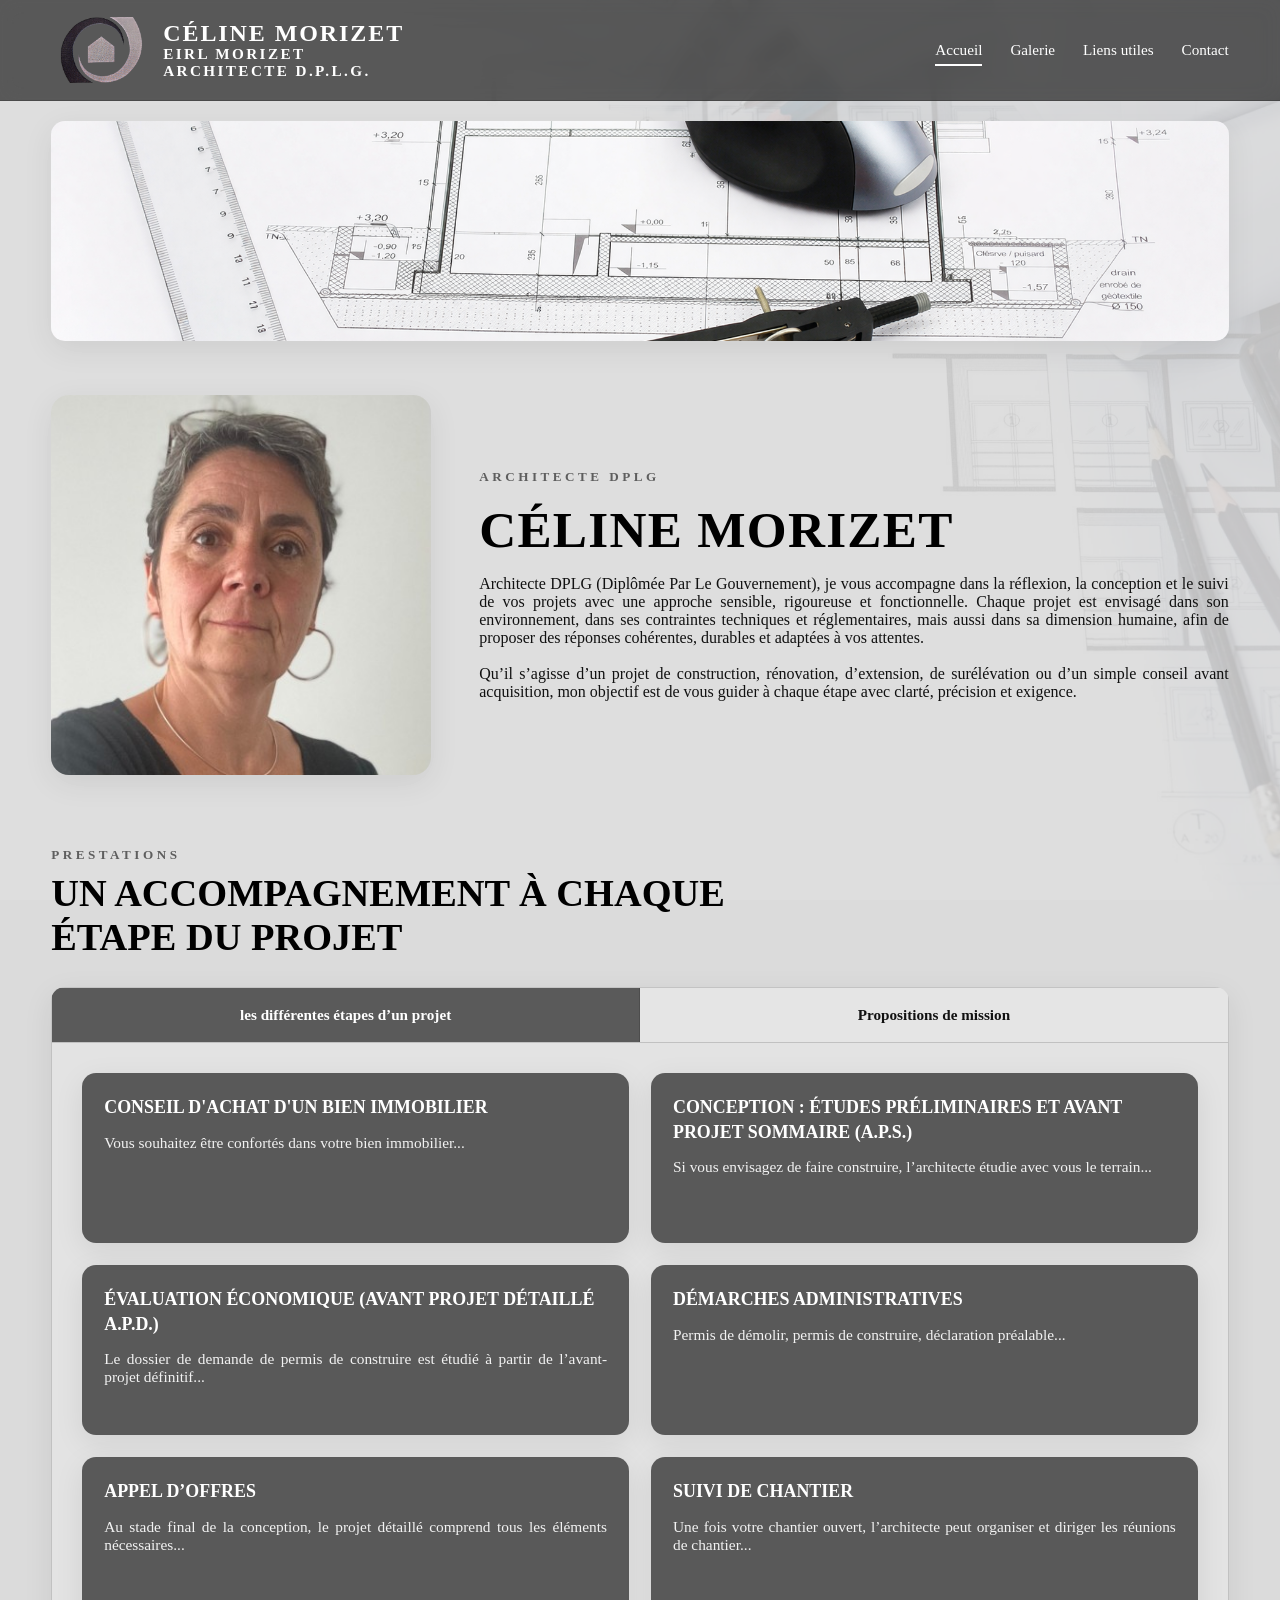
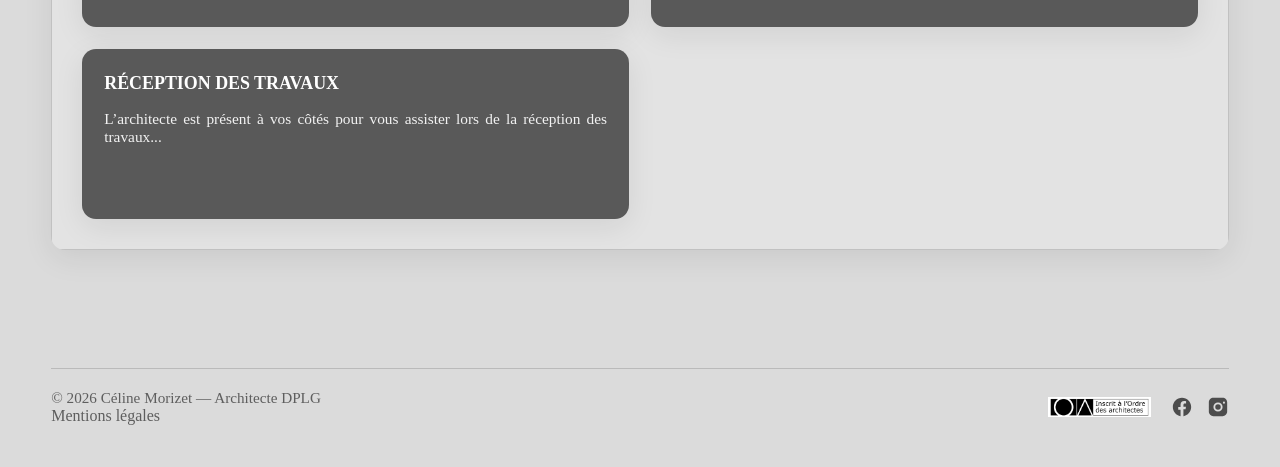
==== index.html @ 23228204 "ajout de la page mentions légales et mise à jour du footer" ====
<!DOCTYPE html>
<html lang="fr">
<!-- #region HEAD -->
<head>
  <meta charset="UTF-8">
  <meta name="viewport" content="width=device-width, initial-scale=1.0">
  <title>Céline Morizet | Architecte DPLG</title>
  <meta
    name="description"
    content="Céline Morizet, architecte DPLG. Présentation, prestations et accompagnement sur mesure pour vos projets architecturaux."
  >
  <link rel="stylesheet" href="css/style.css">
</head>
<!-- #endregion -->

<body>
  <!-- #region HEADER -->
  <header class="site-header">
    <div class="container header-container">
      <a href="index.html" class="site-logo" aria-label="Retour à l'accueil">
        <img
          src="assets/images/logo.webp"
          alt="Logo Céline Morizet Architecte"
          class="logo-image"
        >

        <div class="logo-text">
          <span class="logo-name">CÉLINE MORIZET</span>
          <span class="logo-sub">EIRL Morizet</span>
          <span class="logo-sub">Architecte D.P.L.G.</span>
        </div>
      </a>

      <nav class="main-nav" aria-label="Navigation principale">
        <ul class="nav-list">
          <li><a href="index.html" class="nav-link active">Accueil</a></li>
          <li><a href="galerie.html" class="nav-link">Galerie</a></li>
          <li><a href="liens-utiles.html" class="nav-link">Liens utiles</a></li>
          <li><a href="contact.html" class="nav-link">Contact</a></li>
        </ul>
      </nav>
    </div>
  </header>
  <!-- #endregion -->

  <!-- #region MAIN -->
  <main>
    <!-- #region HERO TOP -->
    <section class="hero-top">
      <div class="container">
        <img
          src="assets/images/plan.webp"
          alt="Plan architectural avec outils"
          class="hero-top-image"
        >
      </div>
    </section>
    <!-- #endregion -->

    <!-- #region PRESENTATION -->
    <section class="presentation-section">
      <div class="container presentation-grid">
        <!-- #region PRESENTATION IMAGE -->
        <div class="presentation-image">
          <img
            src="assets/images/CelineMorizet.webp"
            alt="Portrait de Céline Morizet"
          >
        </div>
        <!-- #endregion -->

        <!-- #region PRESENTATION CONTENT -->
        <div class="presentation-content">
          <p class="section-tag">ARCHITECTE DPLG</p>

          <h1 class="main-title">
            CÉLINE MORIZET
          </h1>

          <p class="presentation-text">
            Architecte DPLG (Diplômée Par Le Gouvernement), je vous accompagne dans la réflexion, la conception et le suivi de vos projets avec une approche sensible, rigoureuse et fonctionnelle. Chaque projet est envisagé dans son environnement, dans ses contraintes techniques et réglementaires, mais aussi dans sa dimension humaine, afin de proposer des réponses cohérentes, durables et adaptées à vos attentes.
          <p class="presentation-text">
            Qu’il s’agisse d’un projet de construction, rénovation, d’extension, de surélévation ou d’un simple conseil avant acquisition, mon objectif est de vous guider à chaque étape avec clarté, précision et exigence.
          </p>
        </div>
        <!-- #endregion -->
      </div>
    </section>
    <!-- #endregion -->

    <!-- #region PRESTATIONS -->
    <section class="prestations-section">
      <div class="container">
        <!-- #region PRESTATIONS HEADER -->
        <div class="section-header">
          <p class="section-tag">PRESTATIONS</p>
          <h2 class="section-title">
            Un accompagnement à chaque étape du projet
          </h2>
        </div>
        <!-- #endregion -->

        <!-- #region TABS CONTAINER -->
        <div class="tabs-container">
          <!-- #region TAB NAV -->
          <div class="tabs-nav" role="tablist" aria-label="Intercalaires des prestations">
            <button
              class="tab-button active"
              type="button"
              role="tab"
              aria-selected="true"
              aria-controls="tab-panel-1"
              id="tab-button-1"
              data-tab-target="tab-panel-1"
            >
               les différentes étapes d’un projet
            </button>

            <button
              class="tab-button"
              type="button"
              role="tab"
              aria-selected="false"
              aria-controls="tab-panel-2"
              id="tab-button-2"
              data-tab-target="tab-panel-2"
            >
               Propositions de mission
            </button>
          </div>
          <!-- #endregion -->

          <!-- #region TAB PANEL 1 -->
          <div
            class="tab-panel active"
            id="tab-panel-1"
            role="tabpanel"
            aria-labelledby="tab-button-1"
          >
            <div class="cards-grid">
              <!-- #region CARD 01 -->
              <article
                class="prestation-card card-clickable"
                data-title="Conseil d'achat d'un bien immobilier"
                data-text="Vous souhaitez être confortés dans votre choix d’achat de terrain ou de bien immobilier, je vous propose de vous accompagner lors de vos visites selon un forfait horaire."
              >
                <button class="card-close" type="button" aria-label="Fermer la carte">✕</button>
                <h3 class="card-title">Conseil d'achat d'un bien immobilier</h3>

                <p class="card-text card-text-preview">
                  Vous souhaitez être confortés dans votre bien immobilier...
                </p>

                <p class="card-text card-text-full">
                  Vous souhaitez être confortés dans de bien immobilier, je vous propose de vous accompagner lors
                  de vos visites selon un forfait horaire.
                </p>
              </article>
              <!-- #endregion -->

              <!-- #region CARD 02 -->
              <article
                class="prestation-card card-clickable"
                data-title="Conception : études préliminaires et avant projet sommaire (A.P.S.)"
                data-text="Si vous envisagez de faire construire, l’architecte étudie avec vous le terrain, sa localisation, son environnement, sa topographie, les caractéristiques de son sous-sol, les servitudes qui lui sont attachées, le climat, ainsi que vos besoins et vos envies."
              >
                <button class="card-close" type="button" aria-label="Fermer la carte">✕</button>
                <h3 class="card-title">Conception : études préliminaires et avant projet sommaire (A.P.S.)</h3>

                <p class="card-text card-text-preview">
                  Si vous envisagez de faire construire, l’architecte étudie avec vous le terrain...
                </p>

                <p class="card-text card-text-full">
                  Si vous envisagez de faire construire, l’architecte étudie avec
                  vous le terrain, sa localisation, son environnement, sa
                  topographie, les caractéristiques de son sous-sol, les
                  servitudes qui lui sont attachées, le climat, ainsi que vos
                  besoins et vos envies.
                </p>
              </article>
              <!-- #endregion -->

              <!-- #region CARD 03 -->
              <article
                class="prestation-card card-clickable"
                data-title="Évaluation économique (avant projet détaillé A.P.D.)"
                data-text="Le dossier de demande de permis de construire est étudié à partir de l’avant-projet définitif comprenant l’intégration du projet dans le site, un plan de masse, les plans des niveaux, les coupes, les façades, les matériaux, les toitures, les couleurs, les surfaces construites et une estimation globale du coût des travaux."
              >
                <button class="card-close" type="button" aria-label="Fermer la carte">✕</button>
                <h3 class="card-title">Évaluation économique (avant projet détaillé A.P.D.)</h3>

                <p class="card-text card-text-preview">
                  Le dossier de demande de permis de construire est étudié à partir de l’avant-projet définitif...
                </p>

                <p class="card-text card-text-full">
                  Le dossier de demande de permis de construire est étudié à partir
                  de l’avant-projet définitif comprenant l’intégration du projet
                  dans le site, un plan de masse, les plans des niveaux, les
                  coupes, les façades, les matériaux, les toitures, les couleurs,
                  les surfaces construites et une estimation globale du coût des
                  travaux.
                </p>
              </article>
              <!-- #endregion -->

              <!-- #region CARD 04 -->
              <article
                class="prestation-card card-clickable"
                data-title="Démarches administratives"
                data-text="Permis de démolir, permis de construire, déclaration préalable et accompagnement dans les formalités nécessaires à la bonne réalisation de votre projet."
              >
                <button class="card-close" type="button" aria-label="Fermer la carte">✕</button>
                <h3 class="card-title">Démarches administratives</h3>

                <p class="card-text card-text-preview">
                  Permis de démolir, permis de construire, déclaration préalable...
                </p>

                <p class="card-text card-text-full">
                  Permis de démolir, permis de construire, déclaration préalable
                  et accompagnement dans les formalités nécessaires à la bonne
                  réalisation de votre projet.
                </p>
              </article>
              <!-- #endregion -->

              <!-- #region CARD 05 -->
              <article
                class="prestation-card card-clickable"
                data-title="Appel d’offres"
                data-text="Au stade final de la conception, le projet détaillé comprend tous les éléments nécessaires pour permettre aux entreprises consultées de connaître les limites de leurs prestations et d’établir des offres précises sur la nature, la quantité et la qualité de l’opération."
              >
                <button class="card-close" type="button" aria-label="Fermer la carte">✕</button>
                <h3 class="card-title">Appel d’offres</h3>

                <p class="card-text card-text-preview">
                  Au stade final de la conception, le projet détaillé comprend tous les éléments nécessaires...
                </p>

                <p class="card-text card-text-full">
                  Au stade final de la conception, le projet détaillé comprend
                  tous les éléments nécessaires pour permettre aux entreprises
                  consultées de connaître les limites de leurs prestations et
                  d’établir des offres précises sur la nature, la quantité et la
                  qualité de l’opération.
                </p>
              </article>
              <!-- #endregion -->

              <!-- #region CARD 06 -->
              <article
                class="prestation-card card-clickable"
                data-title="Suivi de chantier"
                data-text="Une fois votre chantier ouvert, l’architecte peut organiser et diriger les réunions de chantier, rédiger les comptes rendus, inspecter périodiquement l’avancement des travaux, vérifier leur conformité et vous tenir régulièrement informé du déroulement des opérations."
              >
                <button class="card-close" type="button" aria-label="Fermer la carte">✕</button>
                <h3 class="card-title">Suivi de chantier</h3>

                <p class="card-text card-text-preview">
                  Une fois votre chantier ouvert, l’architecte peut organiser et diriger les réunions de chantier...
                </p>

                <p class="card-text card-text-full">
                  Une fois votre chantier ouvert, l’architecte peut organiser et
                  diriger les réunions de chantier, rédiger les comptes rendus,
                  inspecter périodiquement l’avancement des travaux, vérifier leur
                  conformité et vous tenir régulièrement informé du déroulement
                  des opérations.
                </p>
              </article>
              <!-- #endregion -->

              <!-- #region CARD 07 -->
              <article
                class="prestation-card card-clickable"
                data-title="Réception des travaux"
                data-text="L’architecte est présent à vos côtés pour vous assister lors de la réception des travaux et vous alerter sur les éventuels défauts, malfaçons ou vices de construction apparents pouvant faire l’objet de réserves."
              >
                <button class="card-close" type="button" aria-label="Fermer la carte">✕</button>
                <h3 class="card-title">Réception des travaux</h3>

                <p class="card-text card-text-preview">
                  L’architecte est présent à vos côtés pour vous assister lors de la réception des travaux...
                </p>

                <p class="card-text card-text-full">
                  L’architecte est présent à vos côtés pour vous assister lors de
                  la réception des travaux et vous alerter sur les éventuels
                  défauts, malfaçons ou vices de construction apparents pouvant
                  faire l’objet de réserves.
                </p>
              </article>
              <!-- #endregion -->
            </div>
          </div>
          <!-- #endregion -->

          <!-- #region TAB PANEL 2 -->
            <div
              class="tab-panel"
              id="tab-panel-2"
              role="tabpanel"
              aria-labelledby="tab-button-2"
              hidden
            >
              <div class="cards-grid">
                <!-- #region CARD 01 -->
                <article
                  class="prestation-card card-clickable card-large-layout"
                  data-title="Mission partielle"
                  data-text="Cette mission peut être adaptée selon le niveau d’accompagnement souhaité pour votre projet."
                >
                  <button class="card-close" type="button" aria-label="Fermer la carte">✕</button>
                  <h3 class="card-title">Mission partielle</h3>

                  <p class="card-text card-text-preview">
                    Cette mission peut être adaptée selon le niveau d’accompagnement souhaité pour votre projet...
                  </p>

                  <div class="card-text card-text-full">
                    <div class="mission-columns">
                      <div class="mission-option">
                        <h4 class="mission-option-title">Études préliminaires</h4>

                        <div class="mission-option-content">
                          <p><strong>1 - Mission études préliminaires</strong></p>

                          <p>
                            Cette mission comprend les relevés de l’existant (REL), suivant les projets cette partie de mission peut être sous traitée à un géomètre, le diagnostic du bâti (DIAG).
                          </p>

                          <p>
                            La faisabilité (FAISA) du projet suivant les règles d’urbanisme ; l’analyse du gabarit enveloppe autorisé par les règles d’urbanisme du site. Pour un projet de rénovation ou de réhabilitation, cette étape évalue la compatibilité entre l’usage envisagé et le volume existant.
                          </p>

                          <p><strong>L’esquisse (ESQ)</strong></p>

                          <p>
                            Une fois la campagne de relevé effectuée, une première solution d’ensemble sera proposée, illustrée par des plans et une esquisse détaillant la vision globale du projet. Cette phase permet d’intégrer les contraintes du site et de définir des dispositifs architecturaux, esthétiques et spatiaux en lien direct avec l’usage souhaité.
                          </p>
                        </div>
                      </div>

                      <div class="mission-option">
                        <h4 class="mission-option-title">Études préliminaires + Avant-Projet</h4>

                        <div class="mission-option-content">
                          <p><strong>1 - Mission études préliminaires</strong></p>

                          <p>
                            Cette mission comprend les relevés de l’existant (REL), suivant les projets cette partie de mission peut être sous traitée à un géomètre, le diagnostic du bâti (DIAG).
                          </p>

                          <p>
                            La faisabilité (FAISA) du projet suivant les règles d’urbanisme ; l’analyse du gabarit enveloppe autorisé par les règles d’urbanisme du site. Pour un projet de rénovation ou de réhabilitation, cette étape évalue la compatibilité entre l’usage envisagé et le volume existant.
                          </p>

                          <p><strong>L’esquisse (ESQ)</strong></p>

                          <p>
                            Une fois la campagne de relevé effectuée, une première solution d’ensemble sera proposée, illustrée par des plans et une esquisse détaillant la vision globale du projet. Cette phase permet d’intégrer les contraintes du site et de définir des dispositifs architecturaux, esthétiques et spatiaux en lien direct avec l’usage souhaité.
                          </p>

                          <p><strong>2 - Avant projet (APS et APD)</strong></p>

                          <p>
                            L’élaboration du projet se précise : durant les phases d’avant-projet sommaire (APS) et d’avant-projet définitif (APD), l’architecte détaille la conception en plan et en volume, propose les dispositions techniques qui lui semblent les mieux à même de répondre au programme et vérifie le respect du budget initial.
                          </p>
                        </div>
                      </div>

                      <div class="mission-option">
                        <h4 class="mission-option-title">
                          Études préliminaires + Avant-Projet + Phase administrative
                        </h4>

                        <div class="mission-option-content">
                          <p><strong>1 - Mission études préliminaires</strong></p>

                          <p>
                            Cette mission comprend les relevés de l’existant (REL), suivant les projets cette partie de mission peut être sous traitée à un géomètre, le diagnostic du bâti (DIAG).
                          </p>

                          <p>
                            La faisabilité (FAISA) du projet suivant les règles d’urbanisme ; l’analyse du gabarit enveloppe autorisé par les règles d’urbanisme du site. Pour un projet de rénovation ou de réhabilitation, cette étape évalue la compatibilité entre l’usage envisagé et le volume existant.
                          </p>

                          <p><strong>L’esquisse (ESQ)</strong></p>

                          <p>
                            Une fois la campagne de relevé effectuée, une première solution d’ensemble sera proposée, illustrée par des plans et une esquisse détaillant la vision globale du projet. Cette phase permet d’intégrer les contraintes du site et de définir des dispositifs architecturaux, esthétiques et spatiaux en lien direct avec l’usage souhaité.
                          </p>

                          <p><strong>2 - Avant projet (APS et APD)</strong></p>

                          <p>
                            L’élaboration du projet se précise : durant les phases d’avant-projet sommaire (APS) et d’avant-projet définitif (APD), l’architecte détaille la conception en plan et en volume, propose les dispositions techniques qui lui semblent les mieux à même de répondre au programme et vérifie le respect du budget initial.
                          </p>

                          <p><strong>3 - Phase administrative (PC/PCM/DP/DPM)</strong></p>

                          <p>
                            Cette étape consiste en réalisation des documents graphiques et des pièces écrites nécessaires pour constituer un dossier de demande de permis de construire : notice paysagère, plan de masse 1/200e, dessins 1/100e du bâtiment (plans, coupes, façades, insertion dans le site).
                          </p>

                          <p>
                            L’architecte dépose le dossier auprès des services concernés et en suit l’instruction.
                          </p>
                        </div>
                      </div>
                    </div>
                  </div>
                </article>
                <!-- #endregion -->

                <!-- #region CARD 02 -->
                  <article
                    class="prestation-card card-clickable card-large-layout"
                    data-title="Mission complète"
                    data-text="La mission complète comprend les études préliminaires, l’avant-projet, la phase administrative, la consultation des entreprises et le suivi du chantier jusqu’à la réception des travaux."
                  >
                    <button class="card-close" type="button" aria-label="Fermer la carte">✕</button>
                    <h3 class="card-title">Mission complète</h3>

                    <p class="card-text card-text-preview">
                      La mission complète comprend les études préliminaires, l’avant-projet, la phase administrative, la consultation des entreprises et le suivi du chantier...
                    </p>

                    <div class="card-text card-text-full">
                      <p><strong>1 - Mission études préliminaires</strong></p>

                      <p>
                        Cette mission comprend les relevés de l’existant (REL), suivant les projets cette partie de mission peut être sous traitée à un géomètre, le diagnostic du bâti (DIAG).
                      </p>

                      <p>
                        La faisabilité (FAISA) du projet suivant les règles d’urbanisme ; l’analyse du gabarit enveloppe autorisé par les règles d’urbanisme du site. Pour un projet de rénovation ou de réhabilitation, cette étape évalue la compatibilité entre l’usage envisagé et le volume existant.
                      </p>

                      <p><strong>L’esquisse (ESQ)</strong></p>

                      <p>
                        Une fois la campagne de relevé effectuée, une première solution d’ensemble sera proposée, illustrée par des plans et une esquisse détaillant la vision globale du projet. Cette phase permet d’intégrer les contraintes du site et de définir des dispositifs architecturaux, esthétiques et spatiaux en lien direct avec l’usage souhaité.
                      </p>

                      <p><strong>2 - Avant projet (APS et APD)</strong></p>

                      <p>
                        L’élaboration du projet se précise : durant les phases d’avant-projet sommaire (APS) et d’avant-projet définitif (APD), l’architecte détaille la conception en plan et en volume, propose les dispositions techniques qui lui semblent les mieux à même de répondre au programme et vérifie le respect du budget initial.
                      </p>

                      <p><strong>3 - Phase administrative (PC/PCM/DP/DPM)</strong></p>

                      <p>
                        Cette étape consiste en réalisation des documents graphiques et des pièces écrites nécessaires pour constituer un dossier de demande de permis de construire : notice paysagère, plan de masse 1/200e, dessins 1/100e du bâtiment (plans, coupes, façades, insertion dans le site).
                        L’architecte dépose le dossier auprès des services concernés et en suit l’instruction.
                      </p>

                      <p><strong>4 - Consultation des entreprises / Maîtrise d’œuvre (DCE/AOR/EXE/Réception)</strong></p>

                      <p>
                        Une fois le permis de construire obtenu, l’architecte procède à la réalisation du projet détaillé permettant aux entrepreneurs consultés d’apprécier la nature, la qualité et les limites de leurs prestations.
                      </p>

                      <p>
                        Il offre ensuite un appui dans l’analyse des prestations proposées : il vérifie les qualifications des entreprises et les devis qu’elles proposent, puis met au point les pièces constitutives des contrats signés par le client et les entrepreneurs.
                      </p>

                      <p>
                        Une fois le chantier ouvert, l’architecte prend la direction générale des travaux. La personne en charge de cette mission inspecte périodiquement le chantier et contrôle, par corps d’état, la bonne réalisation des travaux.
                      </p>

                      <p>
                        Les travaux achevés, l’architecte participe aux opérations de réception. Il alerte sur les éventuels défauts, malfaçons ou vices de construction apparents.
                      </p>
                    </div>
                  </article>
                  <!-- #endregion -->
              </div>
            </div>
            <!-- #endregion -->
        </div>
        <!-- #endregion -->
      </div>
    </section>
    <!-- #endregion -->
  </main>
  <!-- #endregion -->

  <!-- #region FOOTER -->
      <footer class="site-footer">
        <div class="container footer-container">
          <div class="footer-left">
            <p class="footer-text">
              © 2026 Céline Morizet — Architecte DPLG
            </p>

            <a href="mentions-legales.html" class="footer-legal-link">
              Mentions légales
            </a>
          </div>

          <div class="footer-right">
            <img
              src="assets/images/ordre_architectes.webp"
              alt="Inscrit à l'ordre des architectes"
              class="footer-ordre-logo"
            >

            <div class="footer-socials">
              <!-- #region FOOTER FACEBOOK -->
              <a
                href="https://www.facebook.com/sharer/sharer.php?u=https://tonsite.fr"
                target="_blank"
                rel="noopener"
                aria-label="Partager sur Facebook"
                class="social-link"
              >
                <svg viewBox="0 0 24 24" aria-hidden="true">
                  <path d="M22 12.07C22 6.48 17.52 2 12 2S2 6.48 2 12.07c0 5.02 3.66 9.18 8.44 9.93v-7.02H7.9v-2.91h2.54V9.41c0-2.5 1.49-3.88 3.77-3.88 1.09 0 2.23.2 2.23.2v2.46h-1.26c-1.24 0-1.63.77-1.63 1.56v1.87h2.77l-.44 2.91h-2.33V22c4.78-.75 8.44-4.91 8.44-9.93z"/>
                </svg>
              </a>
              <!-- #endregion -->

              <!-- #region FOOTER INSTAGRAM -->
              <a
                href="https://www.instagram.com/"
                target="_blank"
                rel="noopener"
                aria-label="Instagram"
                class="social-link"
              >
                <svg viewBox="0 0 24 24" aria-hidden="true">
                  <path d="M7 2C4.24 2 2 4.24 2 7v10c0 2.76 2.24 5 5 5h10c2.76 0 5-2.24 5-5V7c0-2.76-2.24-5-5-5H7zm5 5a5 5 0 110 10 5 5 0 010-10zm6.5-.88a1.12 1.12 0 110 2.24 1.12 1.12 0 010-2.24zM12 9a3 3 0 100 6 3 3 0 000-6z"/>
                </svg>
              </a>
              <!-- #endregion -->
            </div>
          </div>
        </div>
      </footer>
      <!-- #endregion -->

  <!-- #region SCRIPTS -->
  <script src="js/main.js"></script>
  <!-- #endregion -->
</body>
</html>
---- css/style.css ----
/* #region ROOT / VARIABLES */
:root {
  --site-bg: #d9d9d9;
  --site-bg-header: rgba(217, 217, 217, 0.94);
  --card-bg: rgba(43, 43, 43, 0.75);
  --card-bg-hover: #1f1f1f;
  --text-dark: #111111;
  --text-light: #ffffff;
  --text-muted: #5e5e5e;
  --border-light: rgba(255, 255, 255, 0.10);
  --border-dark: rgba(0, 0, 0, 0.15);
  --line-dark: rgba(43, 43, 43, 0.18);
  --max-width: 1200px;
  --radius-main: 14px;
  --radius-large: 18px;
  --shadow-soft: 0 8px 30px rgba(0, 0, 0, 0.08);
  --shadow-card-hover: 0 12px 36px rgba(0, 0, 0, 0.14);
  --transition-main: 0.3s ease;
}
/* #endregion */

/* #region RESET */
*,
*::before,
*::after {
  box-sizing: border-box;
}

html {
  scroll-behavior: smooth;
}

body,
h1,
h2,
h3,
p,
ul,
li,
figure,
section,
article,
header,
footer,
nav,
main,
button {
  margin: 0;
  padding: 0;
}

img {
  display: block;
  max-width: 100%;
  height: auto;
}

ul {
  list-style: none;
}

a {
  text-decoration: none;
  color: inherit;
}

button {
  font: inherit;
}
/* #endregion */

/* #region BODY */
body {
  position: relative;
  z-index: 0;
  background-color: rgba(217, 217, 217, 0.94);
}

/* Image + intégration propre */
body::before {
  content: "";
  position: fixed;
  inset: 0;
  z-index: -1;
  pointer-events: none;

  background-image: url("../assets/images/plan.jpg");
  background-size: cover;
  background-position: center;

  opacity: 0.50;

  /* 🔥 MAGIE ICI */
  mix-blend-mode: multiply;
}

/* Option : léger filtre pour adoucir */
body::after {
  content: "";
  position: fixed;
  inset: 0;
  z-index: -1;
  pointer-events: none;

  background: rgba(217, 217, 217, 0.94);
  opacity: 0.8;
}

body.card-focus-active::after {
  content: "";
  position: fixed;
  inset: 0;
  background: rgba(0, 0, 0, 0.94);
  z-index: 50;
  pointer-events: none;
}
/* #endregion */

/* #region CONTAINER */
.container {
  width: min(92%, var(--max-width));
  margin: 0 auto;
}
/* #endregion */

/* #region HEADER */
.site-header {
  position: sticky;
  top: 0;
  z-index: 100;
  background: rgba(43, 43, 43, 0.75);
  backdrop-filter: blur(10px);
  border-bottom: 1px solid var(--border-dark);
}

.header-container {
  min-height: 84px;
  display: flex;
  align-items: center;
  justify-content: space-between;
  gap: 24px;
}

.main-nav {
  display: flex;
  align-items: center;
}

.nav-list {
  display: flex;
  align-items: center;
  gap: 28px;
}

.nav-link {
  font-size: 0.95rem;
  color: #ffffff;
  position: relative;
  transition: opacity var(--transition-main);
}

.nav-link:hover,
.nav-link:focus-visible {
  opacity: 0.7;
}

.nav-link.active::after {
  content: "";
  position: absolute;
  left: 0;
  bottom: -8px;
  width: 100%;
  height: 2px;
  background: #ffffff;
}
/* #endregion */

/* #region HEADER LOGO */
.site-logo {
  display: flex;
  align-items: center;
  gap: 12px;
  font-size: 1.15rem;
  font-weight: 700;
  letter-spacing: 0.18rem;
  text-transform: uppercase;
  color: var(--text-light);
}

.logo-image {
  width: 100px;
  height: 100px;
  object-fit: contain;
}

.logo-text {
  display: flex;
  flex-direction: column;
  line-height: 1.1;
}

.logo-name {
  font-size: 1.5rem;
  font-weight: 700;
  letter-spacing: 0.12rem;
}

.logo-sub {
  font-size: 0.95rem;
  letter-spacing: 0.15rem;
  color: var(--text-light);
}
/* #endregion */

/* #region HERO TOP */
.hero-top {
  margin: 20px 0 30px;
}

.hero-top-image {
  width: 100%;
  max-height: 220px;
  object-fit: cover;
  border-radius: var(--radius-main);
  box-shadow: var(--shadow-soft);
}
/* #endregion */

/* #region PRESENTATION */
.presentation-section {
  padding: 24px 0 56px;
}

.presentation-grid {
  display: grid;
  grid-template-columns: 380px 1fr;
  gap: 48px;
  align-items: center;
}

.presentation-image {
  display: flex;
  align-items: center;
  justify-content: center;
}

.presentation-image img {
  width: 100%;
  max-width: 380px;
  height: auto;
  border-radius: var(--radius-large);
  box-shadow: var(--shadow-soft);
  background: #cfcfcf;
}

.presentation-content {
  display: flex;
  flex-direction: column;
  gap: 18px;
  max-width: 760px;
}

.section-tag {
  font-size: 0.82rem;
  font-weight: 700;
  letter-spacing: 0.22rem;
  text-transform: uppercase;
  color: var(--text-muted);
}

.main-title {
  font-size: clamp(2.2rem, 4vw, 4.2rem);
  line-height: 1.05;
  font-weight: 700;
  text-transform: uppercase;
  letter-spacing: 0.08rem;
}

.presentation-text {
  font-size: 1rem;
  text-align: justify;
  color: var(--text-dark);
}
/* #endregion */

/* #region SECTIONS TITLES */
.section-header {
  margin-bottom: 28px;
  max-width: 760px;
}

.section-title {
  font-size: clamp(1.8rem, 3vw, 2.8rem);
  line-height: 1.15;
  margin-top: 8px;
  margin-bottom: 10px;
  font-weight: 700;
  text-transform: uppercase;
}

.section-subtitle {
  color: var(--text-muted);
  font-size: 1rem;
}
/* #endregion */

/* #region PRESTATIONS */
.prestations-section {
  padding: 16px 0 90px;
}

.mission-columns {
  display: grid;
  grid-template-columns: repeat(3, minmax(0, 1fr));
  gap: 18px;
  margin-top: 10px;
}

.mission-option {
  background: rgba(255, 255, 255, 0.05);
  border: 1px solid rgba(255, 255, 255, 0.08);
  border-radius: 14px;
  padding: 18px;
  height: 100%;
}

.mission-option-title {
  margin: 0 0 12px;
  font-size: 1rem;
  line-height: 1.35;
  text-transform: uppercase;
}

.mission-option-text {
  margin: 0;
  line-height: 1.6;
}

@media (max-width: 980px) {
  .mission-columns {
    grid-template-columns: 1fr;
  }
}
/* #endregion */

/* #region TABS */
.tabs-container {
  border-radius: var(--radius-main);
  overflow: hidden;
  box-shadow: var(--shadow-soft);
}

.tabs-nav {
  display: grid;
  grid-template-columns: repeat(2, 1fr);
  border: 1px solid var(--border-dark);
  border-bottom: none;
  background: rgba(255, 255, 255, 0.28);
}

.tab-button {
  width: 100%;
  text-align: center;
  border: none;
  border-right: 1px solid var(--border-dark);
  background: transparent;
  color: var(--text-dark);
  padding: 18px 22px;
  font-size: 0.95rem;
  font-weight: 700;
  cursor: pointer;
  transition: background var(--transition-main), color var(--transition-main);
}

.tab-button:nth-child(2n) {
  border-right: none;
}

.tab-button:hover,
.tab-button:focus-visible {
  background: rgba(43, 43, 43, 0.08);
}

.tab-button.active {
  background: var(--card-bg);
  color: var(--text-light);
}
/* #endregion */

/* #region TAB PANELS */
.tab-panel {
  display: block;
}

.tab-panel[hidden] {
  display: none;
}
/* #endregion */

/* #region CARDS GRID */
.cards-grid {
  display: grid;
  grid-template-columns: repeat(2, minmax(280px, 1fr));
  gap: 22px;
  padding: 30px;
  background: rgba(255, 255, 255, 0.22);
  border: 1px solid var(--border-dark);
}
/* #endregion */

/* #region CARDS */
.prestation-card {
  position: relative;
  cursor: pointer;
  background: var(--card-bg);
  color: var(--text-light);
  border-radius: var(--radius-main);
  padding: 22px;
  min-height: 170px;
  box-shadow: var(--shadow-soft);
  transition:
    transform var(--transition-main),
    background var(--transition-main),
    box-shadow var(--transition-main),
    opacity 0.3s ease;
}

.prestation-card:hover,
.prestation-card:focus-within {
  transform: translateY(-4px);
  background: var(--card-bg-hover);
  box-shadow: var(--shadow-card-hover);
}

.card-title {
  font-size: 1.12rem;
  line-height: 1.35;
  margin-bottom: 14px;
  font-weight: 700;
  text-transform: uppercase;
}

.card-text {
  font-size: 0.96rem;
  color: rgba(255, 255, 255, 0.92);
  text-align: justify;
}

.card-text-full {
  display: none;
}

.prestation-card.is-active .card-text-preview {
  display: none;
}

.prestation-card.is-active .card-text-full {
  display: block;
}
/* #endregion */

/* #region ACTIVE CARD EFFECT */
.cards-grid.has-active-card .prestation-card {
  opacity: 0.45;
  transform: scale(0.98);
  transition: opacity 0.3s ease, transform 0.3s ease, box-shadow 0.3s ease;
}

.cards-grid.has-active-card .prestation-card.is-active {
  opacity: 1;
  transform: none;
  z-index: 200;
  box-shadow: 0 18px 45px rgba(0, 0, 0, 0.22);
}

.card-focus-active .prestation-card {
  opacity: 0.2;
  transform: scale(0.95);
  transition: all 0.3s ease;
}

/* Cards ouvertes normales */
.prestation-card.is-active {
  position: fixed;
  top: 50%;
  left: 50%;
  transform: translate(-50%, -50%);
  width: min(92vw, 900px);
  max-height: 85vh;
  overflow-y: auto;
  z-index: 200;
  opacity: 1;
  padding: 28px 32px;
  box-shadow: 0 25px 80px rgba(0, 0, 0, 0.45);
  background: rgba(34, 34, 34, 0.99);
  border-radius: 20px;
  margin: 0;
}

.prestation-card.is-active:hover {
  transform: translate(-50%, -50%);
}

/* Cards grandes : Mission partielle + Mission complète */
.prestation-card.card-large-layout.is-active {
  top: 24px;
  left: 24px;
  right: 24px;
  bottom: 24px;
  width: auto;
  max-width: none;
  max-height: none;
  transform: none;
  overflow-y: auto;
  padding: 36px 40px;
  border-radius: 24px;
}

.prestation-card.card-large-layout.is-active:hover {
  transform: none;
}

/* Mission partielle : 3 colonnes */
.mission-columns {
  display: grid;
  grid-template-columns: repeat(3, minmax(320px, 1fr));
  gap: 32px;
  margin-top: 20px;
  width: 100%;
}

.mission-option {
  width: 100%;
  min-width: 0;
  padding: 24px;
  background: rgba(255, 255, 255, 0.05);
  border: 1px solid rgba(255, 255, 255, 0.08);
  border-radius: 16px;
  box-sizing: border-box;
}

.mission-option-title {
  margin: 0 0 14px;
  font-size: 1rem;
  line-height: 1.35;
  text-transform: uppercase;
}

.mission-option-text {
  margin: 0;
  line-height: 1.7;
}

/* Texte long dans Mission complète */
.card-text-full strong {
  display: block;
  margin: 24px 0 12px;
  padding-bottom: 8px;
  font-size: 1.08rem;
  line-height: 1.4;
  border-bottom: 1px solid rgba(255, 255, 255, 0.18);
}

.card-text-full p {
  margin: 0 0 14px;
  line-height: 1.7;
}

/* Responsive */
@media (max-width: 1100px) {
  .mission-columns {
    grid-template-columns: 1fr;
  }
}

@media (max-width: 980px) {
  .prestation-card.is-active,
  .prestation-card.card-large-layout.is-active {
    top: 50%;
    left: 50%;
    right: auto;
    bottom: auto;
    transform: translate(-50%, -50%);
    width: min(94vw, 820px);
    max-height: 88vh;
    overflow-y: auto;
    padding: 24px;
    border-radius: 18px;
  }

  .prestation-card.is-active:hover,
  .prestation-card.card-large-layout.is-active:hover {
    transform: translate(-50%, -50%);
  }
}

@media (max-width: 768px) {
  .prestation-card.is-active,
  .prestation-card.card-large-layout.is-active {
    width: 94vw;
    max-height: 90vh;
    padding: 20px;
    border-radius: 16px;
  }
}

@media (max-width: 480px) {
  .prestation-card.is-active,
  .prestation-card.card-large-layout.is-active {
    width: 96vw;
    max-height: 92vh;
    padding: 18px;
    border-radius: 14px;
  }
}
/* #endregion */

/* #region CARD CLOSE */
.card-close {
  position: absolute;
  top: 12px;
  right: 14px;
  display: none;
  border: none;
  background: transparent;
  color: var(--text-light);
  font-size: 1.3rem;
  line-height: 1;
  cursor: pointer;
  z-index: 101;
}

.prestation-card.is-active .card-close {
  display: block;
}
/* #endregion */

/* #region FOOTER */
.site-footer {
  padding: 28px 0 42px;
}

.footer-container {
  display: flex;
  align-items: center;
  justify-content: space-between;
  gap: 20px;
  border-top: 1px solid var(--border-dark);
  padding-top: 20px;
}

.footer-text {
  font-size: 0.95rem;
  color: var(--text-muted);
}

.footer-right {
  display: flex;
  align-items: center;
  gap: 20px;
}

.footer-ordre-logo {
  height: 20px;
  width: auto;
  object-fit: contain;
}
.footer-separator {
  margin: 0 8px;
  opacity: 0.6;
}

.footer-legal-link {
  color: var(--text-muted);
  text-decoration: none;
  transition: opacity 0.25s ease;
}

.footer-legal-link:hover {
  opacity: 0.7;
  text-decoration: underline;
}
/* #endregion */

/* #region mentions-legales */

.legal-page {
  padding-top: 48px;
  padding-bottom: 80px;
}

.legal-hero-section {
  margin-bottom: 40px;
}

.legal-section {
  margin-bottom: 36px;
}

.legal-panel {
  background: rgba(255, 255, 255, 0.14);
  border: 1px solid rgba(80, 80, 80, 0.12);
  border-radius: 18px;
  padding: 32px;
  backdrop-filter: blur(4px);
}

.legal-panel h2 {
  margin: 0 0 12px;
  font-size: clamp(1.8rem, 3vw, 2.4rem);
  color: #111;
}

.legal-cards {
  display: grid;
  grid-template-columns: repeat(2, minmax(280px, 1fr));
  gap: 22px;
  margin-top: 24px;
}

.legal-card {
  background: #5f5f5f;
  border: 1px solid rgba(255, 255, 255, 0.08);
  border-radius: 16px;
  padding: 24px;
  color: #ffffff;
  box-shadow: 0 8px 22px rgba(0, 0, 0, 0.08);
  transition: transform 0.25s ease, box-shadow 0.25s ease;
}

.legal-card:hover {
  transform: translateY(-3px);
  box-shadow: 0 14px 28px rgba(0, 0, 0, 0.12);
}

.legal-card h3 {
  margin: 0 0 14px;
  font-size: 1.1rem;
  line-height: 1.4;
  color: #ffffff;
}

.legal-card p {
  margin: 0 0 10px;
  line-height: 1.65;
  color: rgba(255, 255, 255, 0.88);
}

.legal-card strong {
  color: #ffffff;
  font-weight: 700;
}

.legal-card a {
  color: #ffffff;
  text-decoration: underline;
  text-underline-offset: 3px;
}

.legal-card a:hover {
  opacity: 0.8;
}

.legal-note {
  color: rgba(255, 255, 255, 0.72);
  font-size: 0.95rem;
}

.legal-contact-box {
  margin-top: 28px;
  background: #5f5f5f;
  border: 1px solid rgba(255, 255, 255, 0.08);
  border-radius: 18px;
  padding: 28px 32px;
  box-shadow: 0 8px 22px rgba(0, 0, 0, 0.08);
}

.legal-contact-content {
  display: flex;
  align-items: center;
  justify-content: space-between;
  gap: 24px;
  flex-wrap: wrap;
}

.legal-contact-content h2 {
  margin: 0 0 8px;
  color: #ffffff;
}

.legal-contact-content p {
  margin: 0;
  line-height: 1.6;
  color: rgba(255, 255, 255, 0.88);
}

.legal-contact-actions {
  display: flex;
  gap: 12px;
  flex-wrap: wrap;
}

.button-primary,
.button-secondary {
  display: inline-flex;
  align-items: center;
  justify-content: center;
  min-height: 46px;
  padding: 0 18px;
  border-radius: 999px;
  text-decoration: none;
  transition: 0.25s ease;
  font-weight: 600;
}

.button-primary {
  background: #ffffff;
  color: #4f4f4f;
  border: 1px solid #ffffff;
}

.button-primary:hover {
  background: rgba(255, 255, 255, 0.88);
  border-color: rgba(255, 255, 255, 0.88);
}

.button-secondary {
  background: transparent;
  color: #ffffff;
  border: 1px solid rgba(255, 255, 255, 0.3);
}

.button-secondary:hover {
  background: rgba(255, 255, 255, 0.12);
}

.skip-link {
  position: absolute;
  left: -9999px;
  top: auto;
}

.skip-link:focus {
  left: 16px;
  top: 16px;
  z-index: 9999;
  background: #ffffff;
  color: #111;
  padding: 10px 14px;
  border-radius: 8px;
}

@media (max-width: 900px) {
  .legal-cards {
    grid-template-columns: 1fr;
  }

  .legal-panel,
  .legal-contact-box {
    padding: 22px;
  }
}

.legal-card a {
  color: #8ca8e8;
  text-decoration: underline;
  text-underline-offset: 3px;
}

/* #endregion */

/* #region SOCIAL ICONS */
.footer-socials {
  display: flex;
  align-items: center;
  gap: 14px;
}

.social-link {
  display: flex;
  align-items: center;
  justify-content: center;
}

.social-link img {
  width: 15px;
  height: 15px;
  opacity: 0.7;
  transition: opacity 0.3s ease, transform 0.2s ease;
}

.social-link:hover img {
  opacity: 1;
  transform: translateY(-2px);
}

.social-link svg {
  width: 22px;
  height: 22px;
  fill: var(--text-dark);
  opacity: 0.7;
  transition: all 0.25s ease;
}

.social-link:hover svg {
  opacity: 1;
  transform: translateY(-2px);
}
/* #endregion */

/* #region CONTACT PAGE */
.contact-section {
  padding: 48px 0 90px;
}

.contact-layout {
  display: grid;
  grid-template-columns: 320px 1fr;
  gap: 28px;
  align-items: stretch;
}

/* COLONNE GAUCHE */
.contact-left-column {
  display: flex;
  flex-direction: column;
  gap: 20px;
  height: 100%;
}

/* CARDS GLOBALES */
.contact-info-card,
.contact-form-card,
.contact-map-card {
  background: var(--card-bg);
  color: var(--text-light);
  border-radius: var(--radius-main);
  box-shadow: var(--shadow-soft);
  display: flex;
  flex-direction: column;
  transition:
    transform var(--transition-main),
    background var(--transition-main),
    box-shadow var(--transition-main);
}

.contact-info-card:hover,
.contact-form-card:hover,
.contact-map-card:hover {
  transform: translateY(-4px);
  background: var(--card-bg-hover);
  box-shadow: var(--shadow-card-hover);
}

/* CARD COORDONNÉES */
.contact-info-card {
  padding: 28px;
}

/* CARD MAP */
.contact-map-card {
  padding: 28px;
  margin-top: auto;
}

/* CARD FORMULAIRE */
.contact-form-card {
  padding: 28px;
  height: 100%;
}

.contact-info-title {
  margin-bottom: 22px;
  font-size: 1.2rem;
  font-weight: 700;
  text-transform: uppercase;
  color: var(--text-light);
}

.contact-info-block + .contact-info-block {
  margin-top: 18px;
}

.contact-info-label {
  margin-bottom: 4px;
  font-size: 0.82rem;
  font-weight: 700;
  letter-spacing: 0.14rem;
  text-transform: uppercase;
  color: rgba(255, 255, 255, 0.55);
}

.contact-info-text {
  font-size: 1rem;
  color: rgba(255, 255, 255, 0.92);
  line-height: 1.5;
}

/* FORMULAIRE */
.contact-form {
  display: flex;
  flex-direction: column;
  gap: 18px;
  height: 100%;
}

.form-row {
  display: grid;
  grid-template-columns: repeat(2, minmax(0, 1fr));
  gap: 18px;
}

.form-group {
  display: flex;
  flex-direction: column;
  gap: 8px;
}

.form-label {
  font-size: 0.82rem;
  font-weight: 700;
  letter-spacing: 0.14rem;
  text-transform: uppercase;
  color: rgba(255, 255, 255, 0.55);
}

.form-input,
.form-textarea {
  width: 100%;
  padding: 14px 16px;
  border: 1px solid rgba(255, 255, 255, 0.10);
  border-radius: 12px;
  background: rgba(255, 255, 255, 0.08);
  color: var(--text-light);
  font: inherit;
  transition:
    border-color var(--transition-main),
    background var(--transition-main),
    box-shadow var(--transition-main);
}

.form-input::placeholder,
.form-textarea::placeholder {
  color: rgba(255, 255, 255, 0.45);
}

.form-input:focus,
.form-textarea:focus {
  outline: none;
  border-color: rgba(255, 255, 255, 0.28);
  background: rgba(255, 255, 255, 0.12);
  box-shadow: 0 0 0 2px rgba(255, 255, 255, 0.08);
}

.form-textarea {
  resize: vertical;
  min-height: 180px;
}

.contact-actions {
  display: flex;
  justify-content: flex-start;
  margin-top: auto;
}

.contact-submit-button {
  border: 1px solid rgba(255, 255, 255, 0.12);
  background: rgba(255, 255, 255, 0.08);
  color: var(--text-light);
  padding: 14px 28px;
  border-radius: 999px;
  font-size: 0.95rem;
  font-weight: 700;
  cursor: pointer;
  transition:
    background var(--transition-main),
    transform var(--transition-main),
    border-color var(--transition-main);
}

.contact-submit-button:hover,
.contact-submit-button:focus-visible {
  background: rgba(255, 255, 255, 0.14);
  border-color: rgba(255, 255, 255, 0.20);
  transform: translateY(-1px);
  outline: none;
}

/* GOOGLE MAP */
.contact-map-wrapper {
  overflow: hidden;
  border-radius: 12px;
  line-height: 0;
}

.contact-map-wrapper iframe {
  width: 100%;
  height: 260px;
  border: 0;
  display: block;
}

/* TABLETTE */
@media (max-width: 992px) {
  .contact-layout {
    grid-template-columns: 1fr;
    align-items: start;
  }

  .contact-left-column {
    height: auto;
  }

  .contact-map-card {
    margin-top: 0;
  }

  .contact-form-card {
    height: auto;
  }
}

/* MOBILE */
@media (max-width: 768px) {
  .contact-info-card,
  .contact-form-card,
  .contact-map-card {
    padding: 20px;
  }

  .form-row {
    grid-template-columns: 1fr;
    gap: 16px;
  }

  .contact-map-wrapper iframe {
    height: 220px;
  }

  .contact-submit-button {
    width: 100%;
    justify-content: center;
  }
}
/* #endregion */

/* #region GALLERY PAGE */

.gallery-section {
  padding: 48px 0 20px;
}

.gallery-tabs-section {
  padding: 0 0 90px;
}

.gallery-tabs-nav {
  grid-template-columns: repeat(3, 1fr);
}

.gallery-grid {
  display: grid;
  grid-template-columns: repeat(2, minmax(280px, 1fr));
  gap: 22px;
  padding: 30px;
  background: rgba(255, 255, 255, 0.22);
  border: 1px solid var(--border-dark);
}

.gallery-card {
  min-height: 100%;
}

.gallery-card-image-wrapper {
  overflow: hidden;
  border-radius: 12px;
  margin-bottom: 16px;
}

.gallery-card-image {
  width: 100%;
  height: 220px;
  object-fit: cover;
  transition: transform var(--transition-main);
}

.gallery-card:hover .gallery-card-image {
  transform: scale(1.03);
}

.gallery-card-content {
  display: flex;
  flex-direction: column;
}

.gallery-card-meta {
  margin-bottom: 12px;
  font-size: 0.82rem;
  font-weight: 700;
  letter-spacing: 0.12rem;
  text-transform: uppercase;
  color: rgba(255, 255, 255, 0.6);
}

.prestation-card.is-active {
  position: fixed;
  top: 50%;
  left: 50%;
  transform: translate(-50%, -50%);
  width: min(90vw, 760px);
  max-height: 85vh;
  overflow-y: auto;
  z-index: 100;
  opacity: 1;
  box-shadow: 0 25px 80px rgba(0, 0, 0, 0.4);
  background: var(--card-bg);
}

.prestation-card.is-active:hover {
  transform: translate(-50%, -50%);
}
.card-close {
  position: absolute;
  top: 14px;
  right: 16px;
  display: none;
  border: none;
  background: transparent;
  color: var(--text-light);
  font-size: 1.5rem;
  line-height: 1;
  cursor: pointer;
  z-index: 120;
}

.prestation-card.is-active .card-close {
  display: block;
}
/* #endregion */

/* #region USEFUL LINKS PAGE */
.useful-links-section {
  padding: 48px 0 90px;
}

.useful-links-grid {
  display: grid;
  grid-template-columns: repeat(2, minmax(280px, 1fr));
  gap: 22px;
}

.useful-link-card {
  background: var(--card-bg);
  color: var(--text-light);
  border-radius: var(--radius-main);
  box-shadow: var(--shadow-soft);
  overflow: hidden;
  display: flex;
  flex-direction: column;
  transition:
    transform var(--transition-main),
    background var(--transition-main),
    box-shadow var(--transition-main);
}

.useful-link-card:hover {
  transform: translateY(-4px);
  background: var(--card-bg-hover);
  box-shadow: var(--shadow-card-hover);
}

.useful-link-image-wrapper {
  overflow: hidden;
}

.useful-link-image {
  width: 100%;
  height: 180px;
  object-fit: cover;
  display: block;
}

.useful-link-content {
  display: flex;
  flex-direction: column;
  gap: 12px;
  padding: 20px;
}

.useful-link-type {
  font-size: 0.78rem;
  font-weight: 700;
  letter-spacing: 0.14rem;
  text-transform: uppercase;
  color: rgba(255, 255, 255, 0.55);
}

.useful-link-title {
  font-size: 1.05rem;
  line-height: 1.3;
  text-transform: uppercase;
}

.useful-link-text {
  font-size: 0.93rem;
  line-height: 1.55;
  color: rgba(255, 255, 255, 0.92);
  text-align: justify;
  display: -webkit-box;
  -webkit-line-clamp: 3;
  -webkit-box-orient: vertical;
  overflow: hidden;
}

.useful-link-button {
  margin-top: auto;
  align-self: flex-start;
  border: 1px solid rgba(255, 255, 255, 0.12);
  background: rgba(255, 255, 255, 0.08);
  color: var(--text-light);
  padding: 10px 20px;
  border-radius: 999px;
  font-size: 0.9rem;
  font-weight: 700;
  transition:
    background var(--transition-main),
    border-color var(--transition-main),
    transform var(--transition-main);
}

.useful-link-button:hover,
.useful-link-button:focus-visible {
  background: rgba(255, 255, 255, 0.14);
  border-color: rgba(255, 255, 255, 0.22);
  transform: translateY(-1px);
  outline: none;
}
/* #endregion */

/* #region USEFUL LINKS RESPONSIVE */
@media (max-width: 992px) {
  .useful-links-grid {
    grid-template-columns: 1fr;
  }
}

@media (max-width: 768px) {
  .useful-links-section {
    padding: 32px 0 48px;
  }

  .useful-link-image {
    height: 200px;
  }

  .useful-link-content {
    padding: 20px;
  }
}
/* #endregion */

/* #region RESPONSIVE TABLET */
@media (max-width: 992px) {
  body::before {
    width: 90px;
    opacity: 0.28;
  }

  .hero-top {
    height: 180px;
    margin-bottom: 20px;
  }

  .presentation-grid {
    grid-template-columns: 1fr;
    gap: 32px;
  }

  .presentation-image {
    justify-content: flex-start;
  }

  .presentation-image img {
    max-width: 420px;
  }

  .cards-grid {
    grid-template-columns: 1fr;
  }

  .nav-list {
    gap: 18px;
  }

  .contact-layout {
    grid-template-columns: 1fr;
  }
}
/* #endregion */

/* #region RESPONSIVE MOBILE */
@media (max-width: 768px) {
  /* MOBILE BACKGROUND */
  body::before {
    width: 26px;
    opacity: 0.12;
    top: 0;
    height: 100vh;
  }

  /* MOBILE HEADER */
  .site-header {
    position: relative;
  }

  .header-container {
    min-height: auto;
    flex-direction: column;
    justify-content: center;
    align-items: flex-start;
    gap: 14px;
    padding: 16px 0;
  }

  .site-logo {
    gap: 12px;
  }

  .logo-image {
    width: 48px;
    height: 48px;
  }

  .logo-name {
    font-size: 0.95rem;
    letter-spacing: 0.1rem;
  }

  .logo-sub {
    font-size: 0.62rem;
    letter-spacing: 0.12rem;
  }

  .nav-list {
    flex-wrap: wrap;
    gap: 10px 18px;
  }

  .nav-link {
    font-size: 0.92rem;
  }

  /* MOBILE HERO TOP */
  .hero-top {
    margin: 14px 0 20px;
  }

  .hero-top-image {
    width: 100%;
    max-width: 500px;
    height: auto;
    margin: 0 auto;
    display: block;
    border-radius: var(--radius-main);
  }

  /* MOBILE PRESENTATION */
  .presentation-section {
    padding: 8px 0 36px;
  }

  .presentation-grid {
    grid-template-columns: 1fr;
    gap: 24px;
  }

  .presentation-image {
    justify-content: center;
  }

  .presentation-image img {
    max-width: 260px;
    border-radius: 18px;
  }

  .presentation-content {
    gap: 14px;
    max-width: 100%;
  }

  .section-tag {
    font-size: 0.78rem;
    letter-spacing: 0.2rem;
  }

  .main-title {
    font-size: 2rem;
    line-height: 1.02;
  }

  .presentation-text {
    font-size: 0.98rem;
    text-align: justify;
  }

  /* MOBILE PRESTATIONS */
  .prestations-section {
    padding: 10px 0 48px;
  }

  .section-header {
    margin-bottom: 20px;
  }

  .section-title {
    font-size: 1.7rem;
    margin-bottom: 8px;
  }

  .section-subtitle {
    font-size: 0.95rem;
  }

  /* MOBILE TAB */
  .tabs-nav {
    grid-template-columns: 1fr;
  }

  .tab-button {
    width: 100%;
    text-align: left;
    border-right: none;
    border-bottom: 1px solid var(--border-dark);
    padding: 16px 18px;
    font-size: 0.92rem;
  }

  .tab-button:last-child {
    border-bottom: none;
  }

  /* MOBILE CARD */
  .cards-grid {
    grid-template-columns: 1fr;
    padding: 16px;
    gap: 16px;
  }

  .prestation-card {
    padding: 20px;
    min-height: auto;
    border-radius: 16px;
  }

  .card-title {
    font-size: 1rem;
    margin-bottom: 10px;
  }

  .card-text {
    font-size: 0.94rem;
    text-align: justify;
  }

  .prestation-card.is-active {
    width: 92%;
    max-height: 80vh;
    overflow-y: auto;
  }

  /* MOBILE FOOTER */
  .site-footer {
    padding: 20px 0 30px;
  }

  .footer-container {
    flex-direction: column;
    align-items: flex-start;
    gap: 15px;
  }

  .footer-right {
    width: 100%;
    justify-content: space-between;
  }

  .footer-ordre-logo {
    height: 32px;
  }

  .footer-text {
    font-size: 0.9rem;
  }

  /* MOBILE CONTACT */
  .contact-section {
    padding: 32px 0 48px;
  }

  .contact-info-card,
  .contact-form-card {
    padding: 20px;
  }

  .form-row {
    grid-template-columns: 1fr;
    gap: 16px;
  }

  .contact-submit-button {
    width: 100%;
    justify-content: center;
  }
}

/* #region GALLERY RESPONSIVE */
@media (max-width: 992px) {
  .gallery-tabs-nav {
    grid-template-columns: repeat(2, 1fr);
  }

  .gallery-grid {
    grid-template-columns: 1fr;
  }
}

@media (max-width: 768px) {
  .gallery-section {
    padding: 32px 0 16px;
  }

  .gallery-tabs-section {
    padding: 0 0 48px;
  }

  .gallery-tabs-nav {
    grid-template-columns: 1fr;
  }

  .gallery-grid {
    padding: 16px;
    gap: 16px;
  }

  .gallery-card-image {
    height: 180px;
  }
}
/* #endregion */
/* #endregion */

/* #region ACCESSIBILITY */
a:focus-visible,
button:focus-visible {
  outline: 2px solid #000;
  outline-offset: 3px;
}
/* #endregion */
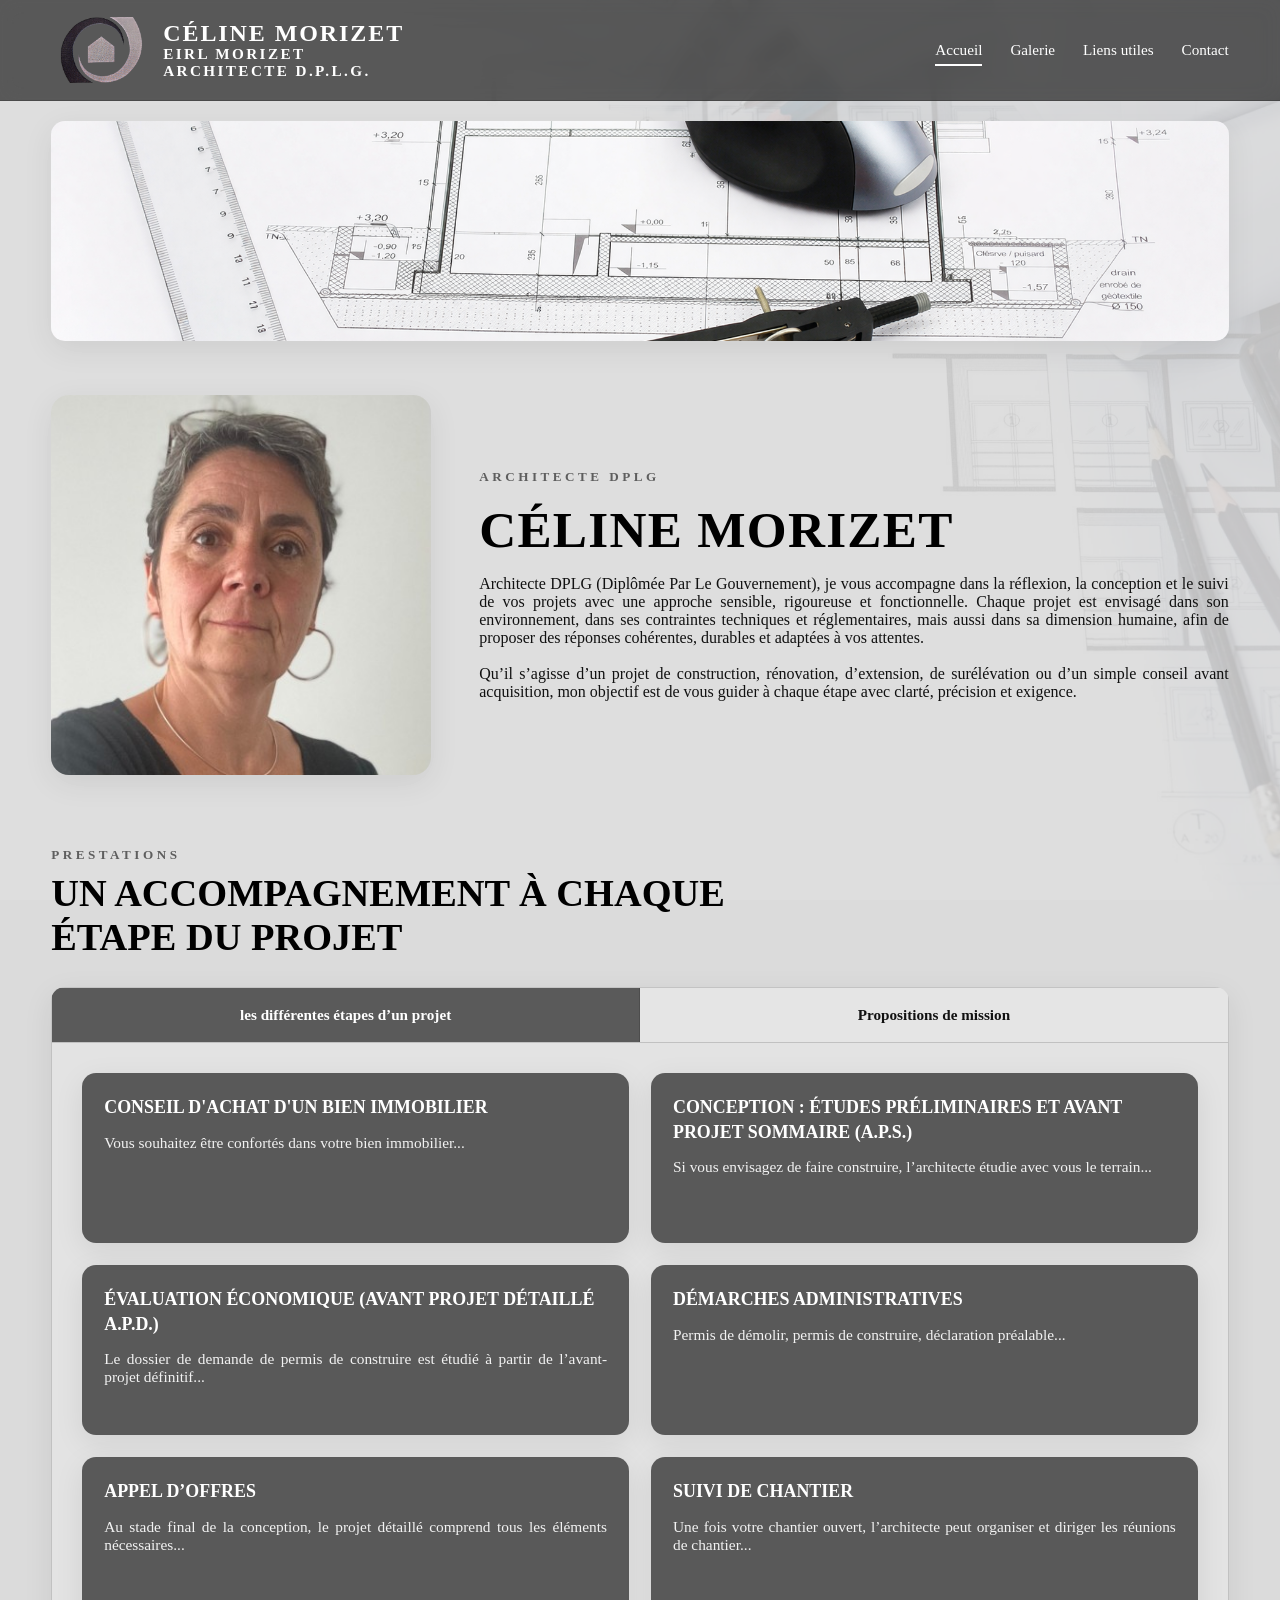
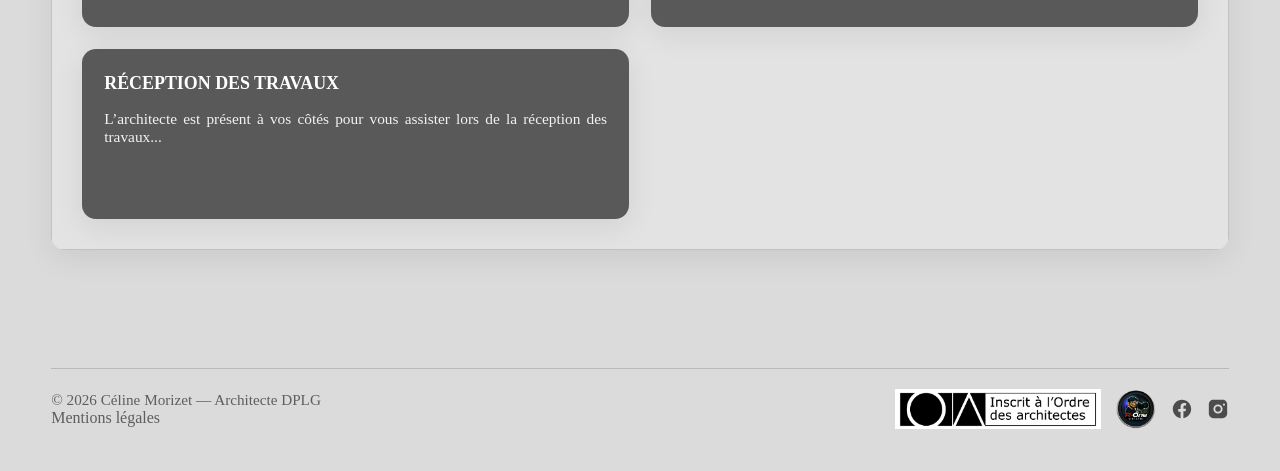
==== commit aa95d0d4: "Refactor code structure for improved readability and maintainability" ====
--- a/index.html
+++ b/index.html
@@ -509,6 +509,22 @@
               class="footer-ordre-logo"
             >
 
+            <!-- TON LOGO CLIQUABLE -->
+            <a
+              href="https://www.ronevideaste.fr"
+              target="_blank"
+              rel="noopener"
+              aria-label="Site R-One Vidéaste"
+            >
+              <img
+                src="assets/images/logo-rone.webp"
+                alt="R-One Vidéaste"
+                class="footer-rone-logo"
+              >
+            </a>
+
+            <div class="footer-socials">
+
             <div class="footer-socials">
               <!-- #region FOOTER FACEBOOK -->
               <a
--- a/css/style.css
+++ b/css/style.css
@@ -906,6 +906,29 @@
   opacity: 1;
   transform: translateY(-2px);
 }
+
+.footer-right {
+  display: flex;
+  align-items: center;
+  gap: 15px;
+}
+
+.footer-ordre-logo {
+  height: 40px;
+  object-fit: contain;
+}
+
+.footer-rone-logo {
+  height: 40px;
+  object-fit: contain;
+  transition: transform 0.3s ease, opacity 0.3s ease;
+}
+
+/* Effet au hover (propre et moderne) */
+.footer-rone-logo:hover {
+  transform: scale(1.05);
+  opacity: 0.85;
+}
 /* #endregion */
 
 /* #region CONTACT PAGE */
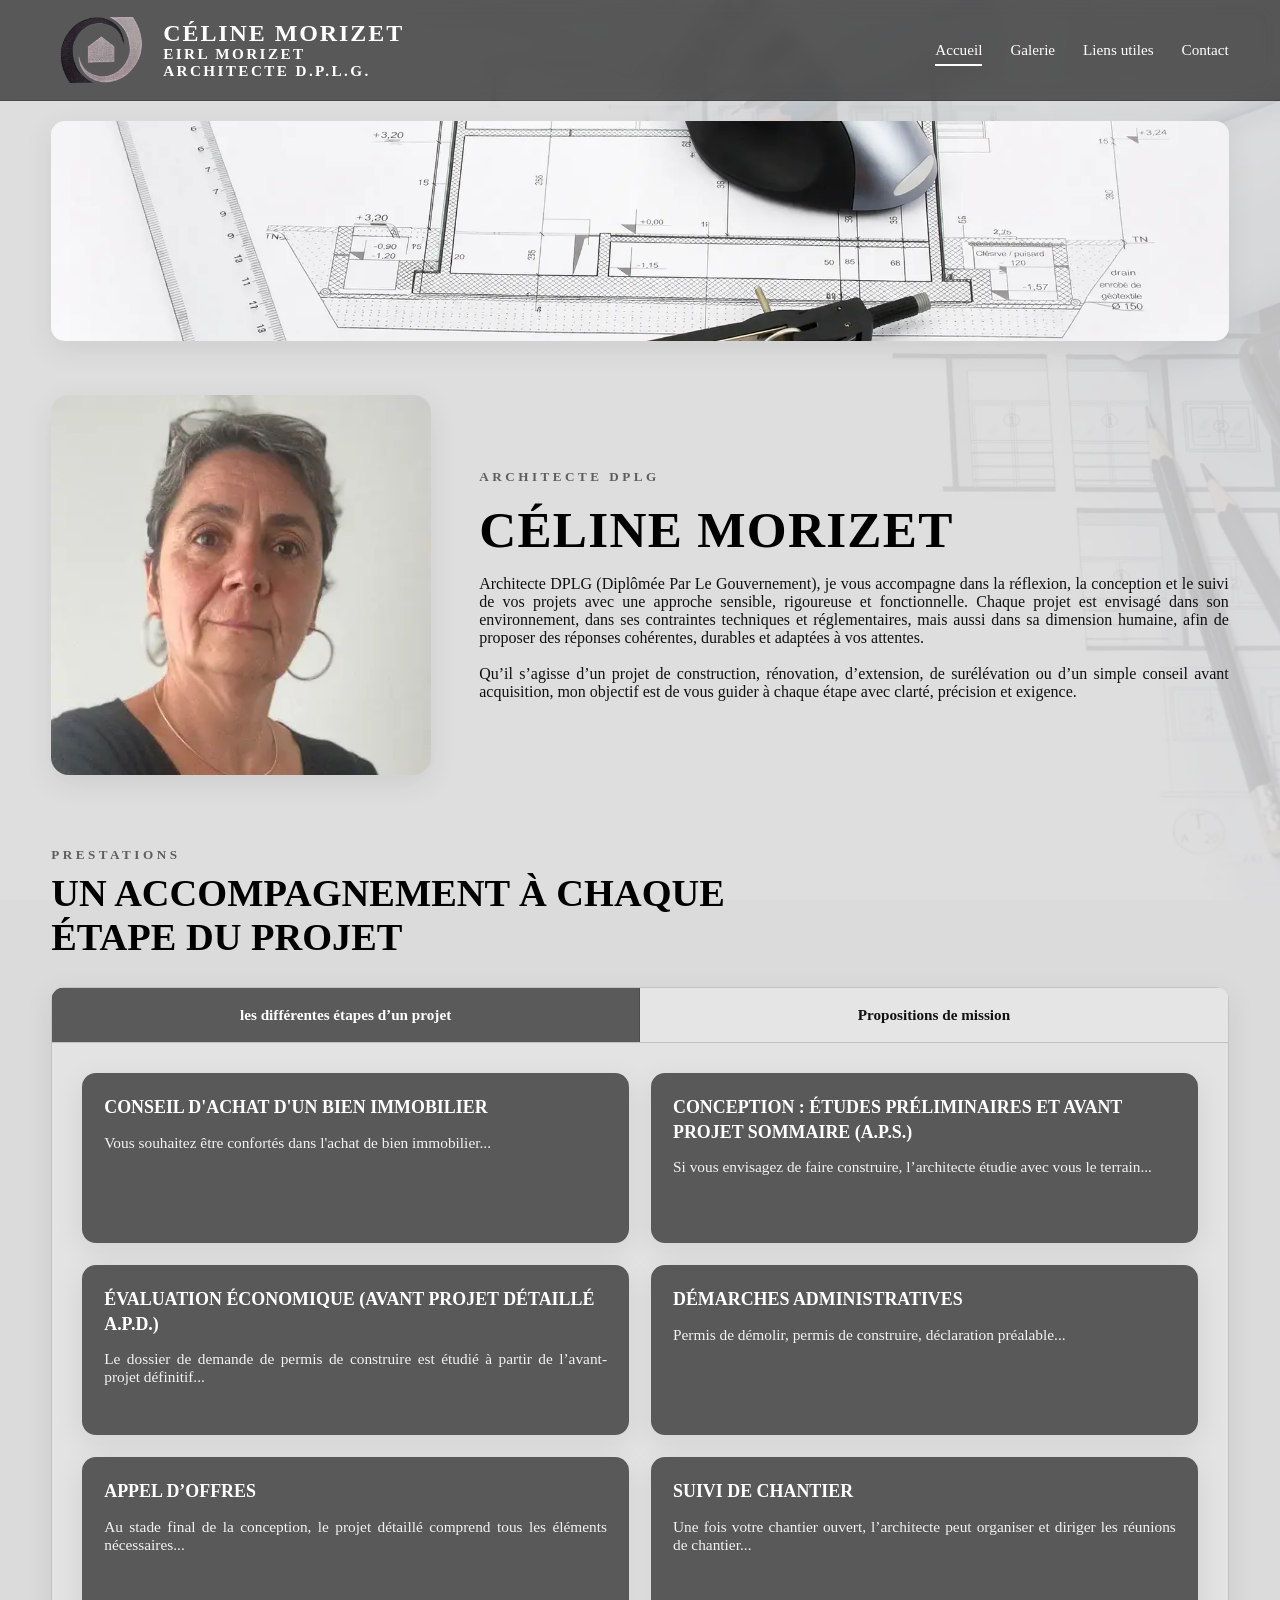
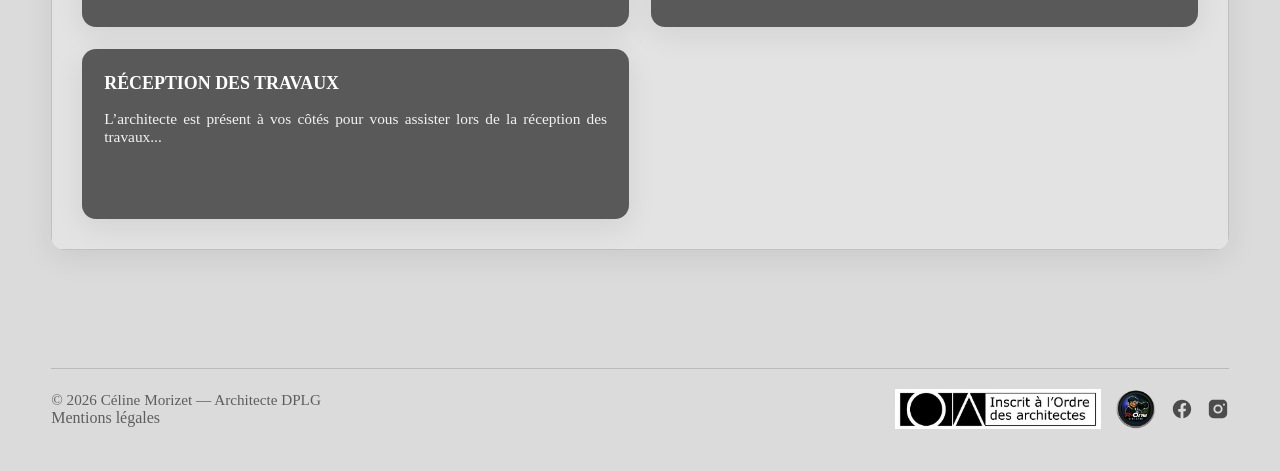
==== commit 4763e0f7: "Update text for real estate advice section to improve clarity and consistency" ====
--- a/index.html
+++ b/index.html
@@ -10,6 +10,8 @@
     content="Céline Morizet, architecte DPLG. Présentation, prestations et accompagnement sur mesure pour vos projets architecturaux."
   >
   <link rel="stylesheet" href="css/style.css">
+  <script data-goatcounter="https://celinemorizet.goatcounter.com/count"
+async src="//gc.zgo.at/count.js"></script>
 </head>
 <!-- #endregion -->
 
@@ -148,11 +150,11 @@
                 <h3 class="card-title">Conseil d'achat d'un bien immobilier</h3>
 
                 <p class="card-text card-text-preview">
-                  Vous souhaitez être confortés dans votre bien immobilier...
-                </p>
-
-                <p class="card-text card-text-full">
-                  Vous souhaitez être confortés dans de bien immobilier, je vous propose de vous accompagner lors
+                  Vous souhaitez être confortés dans l'achat de bien immobilier...
+                </p>
+
+                <p class="card-text card-text-full">
+                  Vous souhaitez être confortés dans l'achat de bien immobilier, je vous propose de vous accompagner lors
                   de vos visites selon un forfait horaire.
                 </p>
               </article>
--- a/css/style.css
+++ b/css/style.css
@@ -84,7 +84,7 @@
   z-index: -1;
   pointer-events: none;
 
-  background-image: url("../assets/images/plan.jpg");
+  background-image: url("../assets/images/plan1.webp");
   background-size: cover;
   background-position: center;
 
@@ -867,6 +867,17 @@
   text-underline-offset: 3px;
 }
 
+.admin-link{
+  opacity:0.15;
+  font-size:12px;
+  margin-left:10px;
+  text-decoration:none;
+}
+
+.admin-link:hover{
+  opacity:1;
+}
+
 /* #endregion */
 
 /* #region SOCIAL ICONS */
@@ -1178,7 +1189,8 @@
 }
 
 .gallery-tabs-nav {
-  grid-template-columns: repeat(3, 1fr);
+  display: grid;
+  grid-template-columns: repeat(4, 1fr);
 }
 
 .gallery-grid {
@@ -1224,6 +1236,192 @@
   text-transform: uppercase;
   color: rgba(255, 255, 255, 0.6);
 }
+
+.gallery-project-card {
+  cursor: default;
+}
+
+.gallery-card-button {
+  align-self: flex-start;
+  margin-top: 18px;
+  padding: 10px 18px;
+  border: 1px solid var(--border-light);
+  background: transparent;
+  color: var(--text-light);
+  font-family: inherit;
+  font-size: 0.85rem;
+  font-weight: 700;
+  letter-spacing: 0.08rem;
+  text-transform: uppercase;
+  cursor: pointer;
+  transition: background var(--transition-main), color var(--transition-main);
+}
+
+.gallery-card-button:hover {
+  background: var(--text-light);
+  color: var(--text-dark);
+}
+
+/* MODAL */
+
+.gallery-modal[hidden] {
+  display: none;
+}
+
+.gallery-modal {
+  position: fixed;
+  inset: 0;
+  z-index: 300;
+  display: flex;
+  align-items: center;
+  justify-content: center;
+  padding: 24px;
+}
+
+.gallery-modal-backdrop {
+  position: absolute;
+  inset: 0;
+  background: rgba(0, 0, 0, 0.72);
+}
+
+.gallery-modal-content {
+  position: relative;
+  z-index: 1;
+  width: min(1100px, 96vw);
+  max-height: 92vh;
+  overflow-y: auto;
+  background: var(--card-bg);
+  border: 1px solid var(--border-light);
+  box-shadow: 0 28px 90px rgba(0, 0, 0, 0.45);
+}
+
+.gallery-modal-close {
+  position: absolute;
+  top: 14px;
+  right: 16px;
+  z-index: 4;
+  border: none;
+  background: rgba(0, 0, 0, 0.45);
+  color: var(--text-light);
+  font-size: 1.5rem;
+  cursor: pointer;
+}
+
+.gallery-modal-slider {
+  position: relative;
+  background: rgba(0, 0, 0, 0.35);
+}
+
+.gallery-modal-image {
+  width: 100%;
+  height: min(62vh, 620px);
+  object-fit: contain;
+  display: block;
+  opacity: 1;
+  filter: none;
+}
+
+.gallery-image-label {
+  position: absolute;
+  left: 50%;
+  bottom: 22px;
+  top: auto;
+  transform: translateX(-50%);
+  z-index: 4;
+  padding: 12px 26px;
+  background: rgba(0, 0, 0, 0.72);
+  color: var(--text-light);
+  font-size: 1rem;
+  font-weight: 800;
+  letter-spacing: 0.18rem;
+  text-transform: uppercase;
+  border: 1px solid rgba(255, 255, 255, 0.25);
+}
+
+.gallery-slider-button {
+  position: absolute;
+  top: 50%;
+  transform: translateY(-50%);
+  z-index: 3;
+  width: 46px;
+  height: 46px;
+  align-items: center;
+  justify-content: center;
+  border: 1px solid var(--border-light);
+  border-radius: 50%;
+  background: rgba(0, 0, 0, 0.45);
+  color: var(--text-light);
+  font-size: 2rem;
+  cursor: pointer;
+}
+
+.gallery-slider-prev {
+  left: 18px;
+}
+
+.gallery-slider-next {
+  right: 18px;
+}
+
+/* TEXTE MODAL */
+
+.gallery-modal-info {
+  padding: 28px 34px 34px;
+  background: rgba(30, 30, 30, 0.96);
+  color: var(--text-light);
+}
+
+.gallery-modal-category,
+.gallery-modal-meta {
+  margin: 0;
+  font-size: 0.82rem;
+  font-weight: 700;
+  letter-spacing: 0.12rem;
+  text-transform: uppercase;
+  color: rgba(255, 255, 255, 0.68);
+}
+
+.gallery-modal-info h2 {
+  margin: 6px 0 8px;
+  color: var(--text-light);
+}
+
+.gallery-modal-meta {
+  margin-bottom: 20px;
+}
+
+#galleryModalText {
+  margin-top: 18px;
+  line-height: 1.55;
+  font-size: 1rem;
+  color: rgba(255, 255, 255, 0.92);
+  white-space: pre-line;
+  text-align: justify;
+}
+
+.gallery-modal-open {
+  overflow: hidden;
+}
+
+/* VIDÉO */
+
+.gallery-modal-video {
+  margin-top: 28px;
+}
+
+.gallery-modal-video h3 {
+  margin-bottom: 14px;
+  font-size: 1.2rem;
+}
+
+.gallery-modal-video iframe {
+  width: 100%;
+  aspect-ratio: 16 / 9;
+  border: 0;
+  display: block;
+}
+
+/* ANCIEN SYSTÈME CARDS UTILISÉ AILLEURS */
 
 .prestation-card.is-active {
   position: fixed;
@@ -1242,6 +1440,7 @@
 .prestation-card.is-active:hover {
   transform: translate(-50%, -50%);
 }
+
 .card-close {
   position: absolute;
   top: 14px;
@@ -1259,8 +1458,117 @@
 .prestation-card.is-active .card-close {
   display: block;
 }
-/* #endregion */
-
+
+/* RESPONSIVE */
+
+@media (max-width: 900px) {
+  .gallery-tabs-nav {
+    grid-template-columns: repeat(2, 1fr);
+  }
+
+  .gallery-grid {
+    grid-template-columns: 1fr;
+  }
+}
+
+@media (max-width: 560px) {
+  .gallery-tabs-nav {
+    grid-template-columns: 1fr;
+  }
+
+  .gallery-modal {
+    padding: 12px;
+  }
+
+  .gallery-modal-info {
+    padding: 22px;
+  }
+
+  #galleryModalText {
+    line-height: 1.5;
+    font-size: 0.95rem;
+  }
+
+  .gallery-slider-button {
+    width: 38px;
+    height: 38px;
+  }
+
+  .gallery-image-label {
+    bottom: 14px;
+    padding: 9px 18px;
+    font-size: 0.85rem;
+  }
+}
+
+@media (min-width: 992px) {
+  .gallery-modal {
+    padding: 18px;
+  }
+
+  .gallery-modal-content {
+    display: grid;
+    grid-template-columns: 60% 40%;
+    width: min(1400px, 96vw);
+    height: 92vh;
+    max-height: 92vh;
+    overflow: hidden;
+  }
+
+  .gallery-modal-slider {
+    height: 100%;
+  }
+
+  .gallery-modal-image {
+    height: 92vh;
+    width: 100%;
+    object-fit: contain;
+  }
+
+  .gallery-modal-info {
+    height: 92vh;
+    overflow-y: auto;
+    padding: 34px 40px 46px;
+  }
+
+  #galleryModalText {
+    line-height: 1.45;
+    font-size: 0.95rem;
+  }
+}
+.gallery-video-buttons {
+  display: flex;
+  flex-wrap: wrap;
+  gap: 12px;
+  margin-top: 26px;
+}
+
+.gallery-video-button {
+  display: inline-flex;
+  align-items: center;
+  justify-content: center;
+  padding: 11px 18px;
+  border: 1px solid var(--border-light);
+  color: var(--text-light);
+  text-decoration: none;
+  font-size: 0.82rem;
+  font-weight: 800;
+  letter-spacing: 0.09rem;
+  text-transform: uppercase;
+  transition: background var(--transition-main), color var(--transition-main);
+}
+
+.gallery-video-button:hover {
+  background: var(--text-light);
+  color: var(--text-dark);
+}
+
+.gallery-video-button.is-disabled {
+  opacity: 0.45;
+  pointer-events: none;
+}
+
+/* #endregion */
 /* #region USEFUL LINKS PAGE */
 .useful-links-section {
   padding: 48px 0 90px;
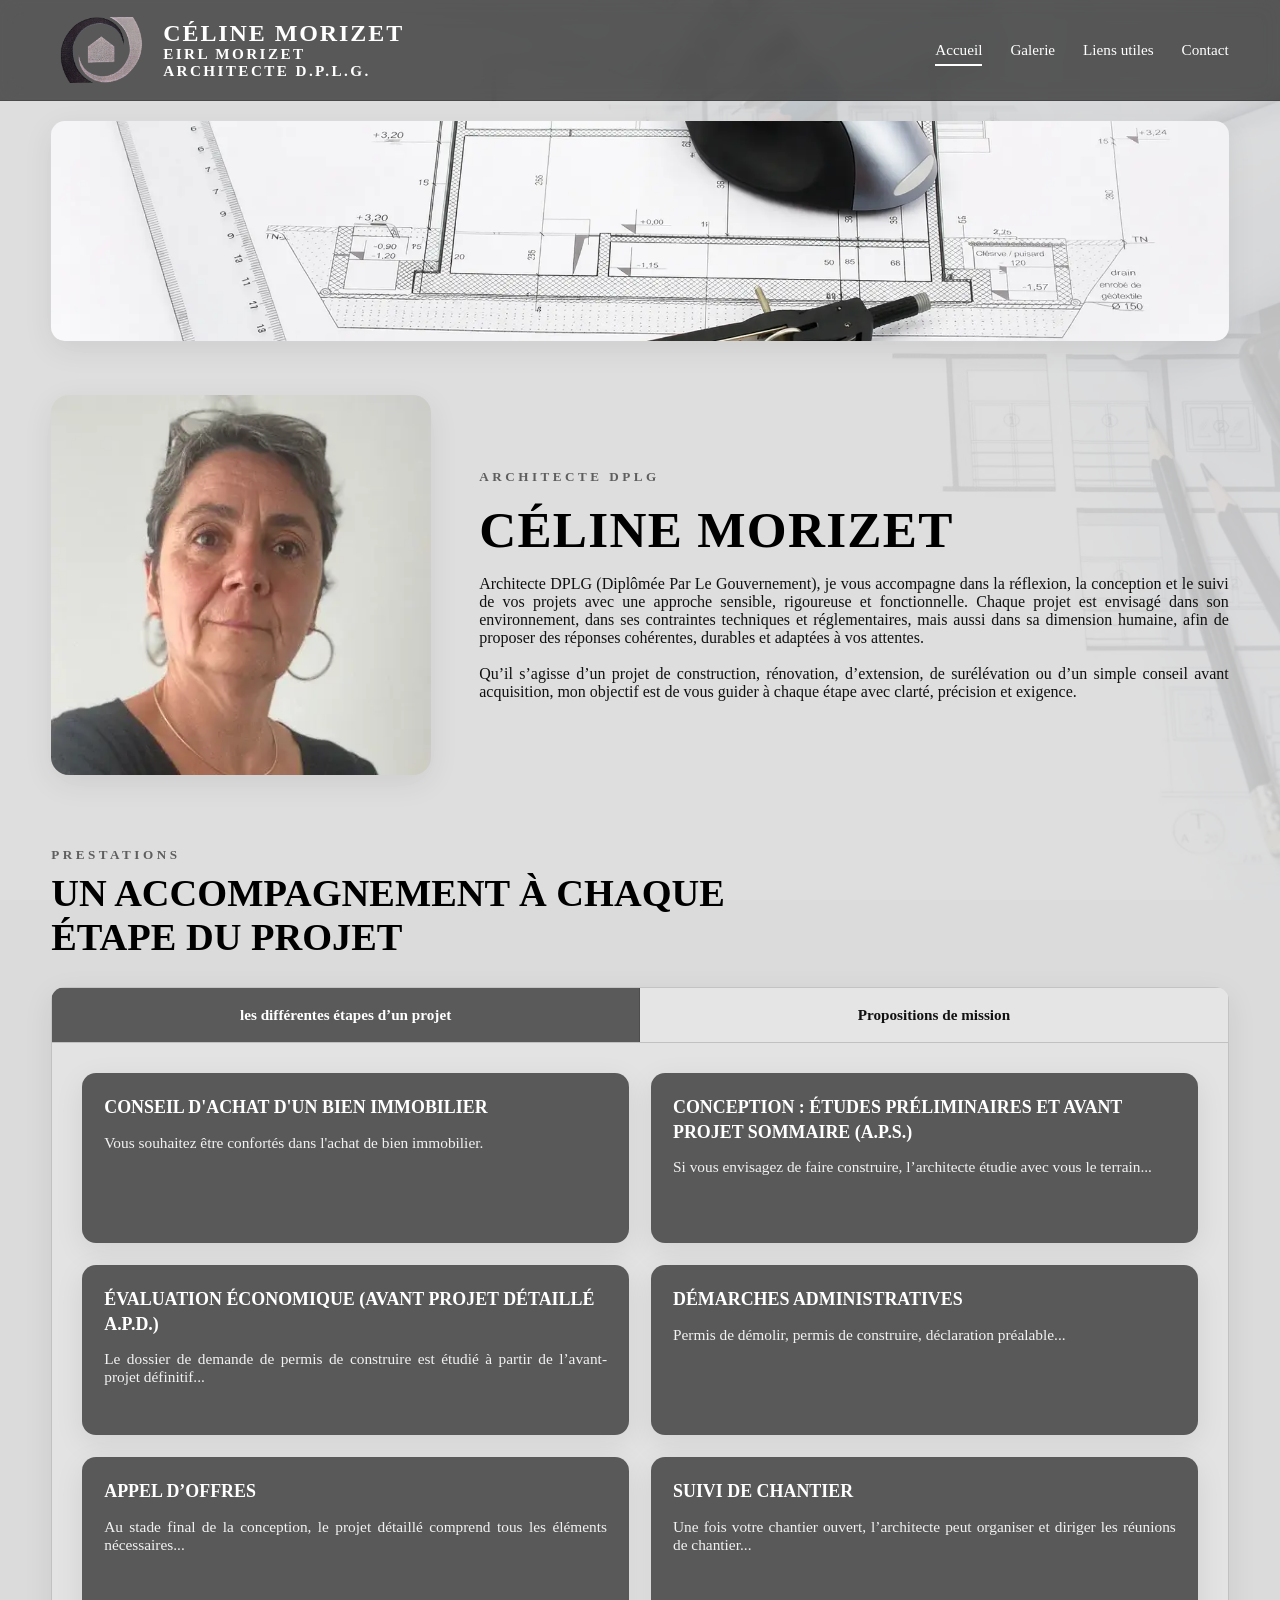
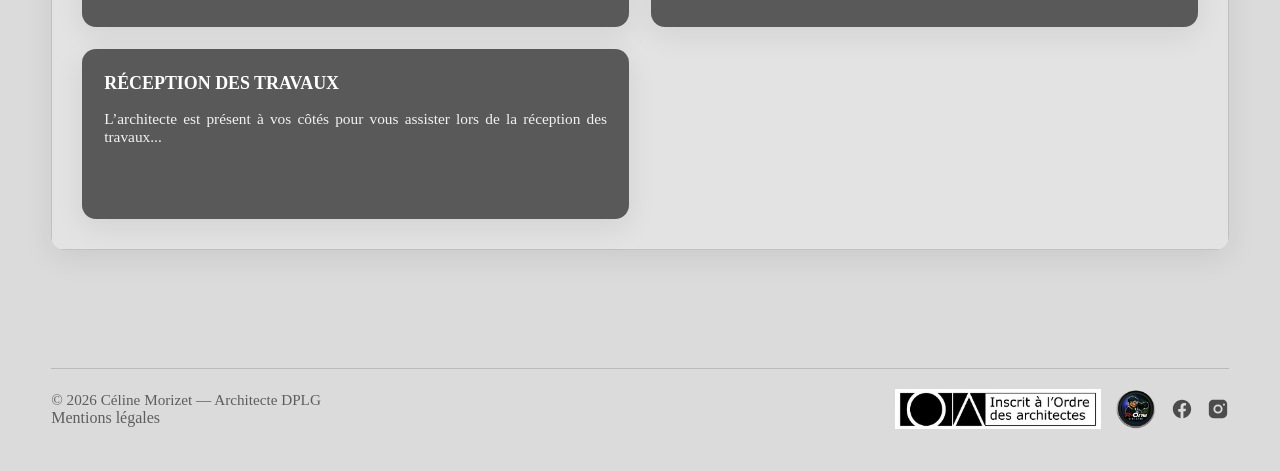
==== commit 143b7bd1: "Fix punctuation in real estate advice section for improved clarity" ====
--- a/index.html
+++ b/index.html
@@ -150,7 +150,7 @@
                 <h3 class="card-title">Conseil d'achat d'un bien immobilier</h3>
 
                 <p class="card-text card-text-preview">
-                  Vous souhaitez être confortés dans l'achat de bien immobilier...
+                  Vous souhaitez être confortés dans l'achat de bien immobilier.
                 </p>
 
                 <p class="card-text card-text-full">
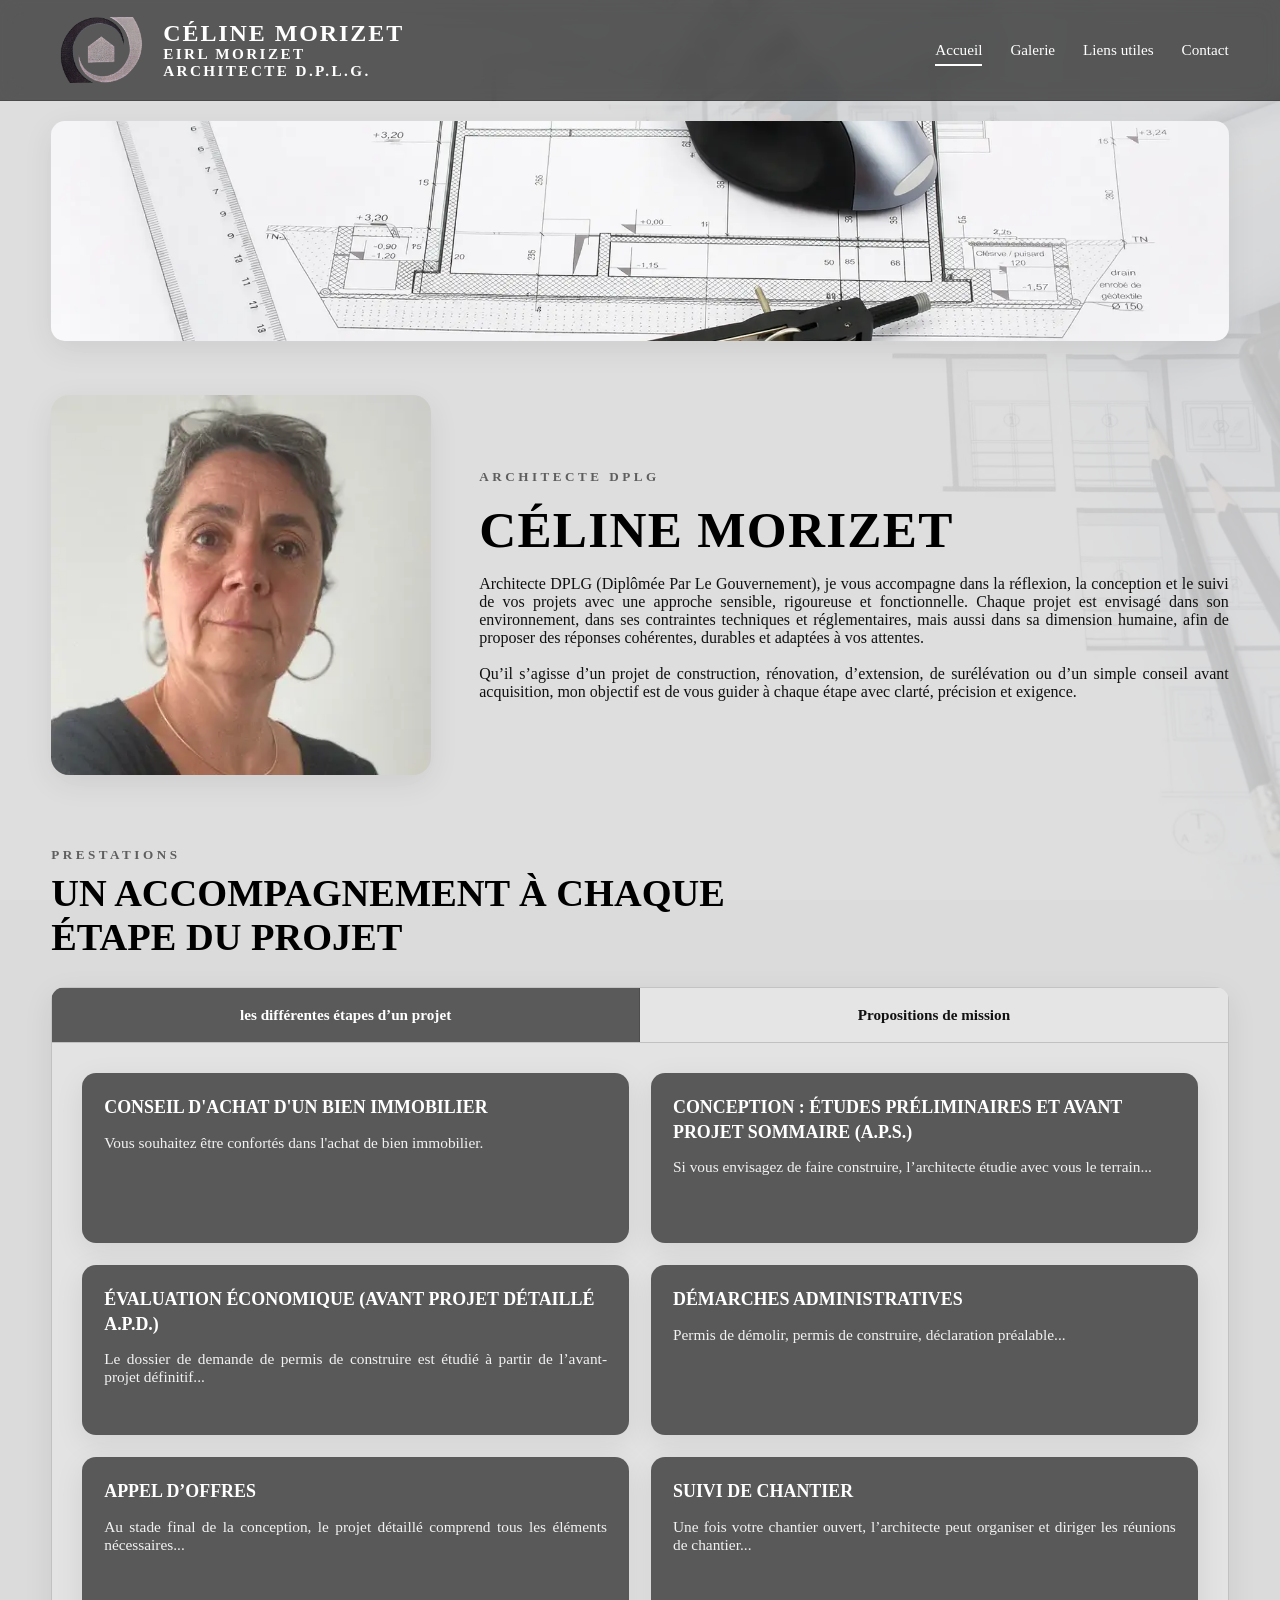
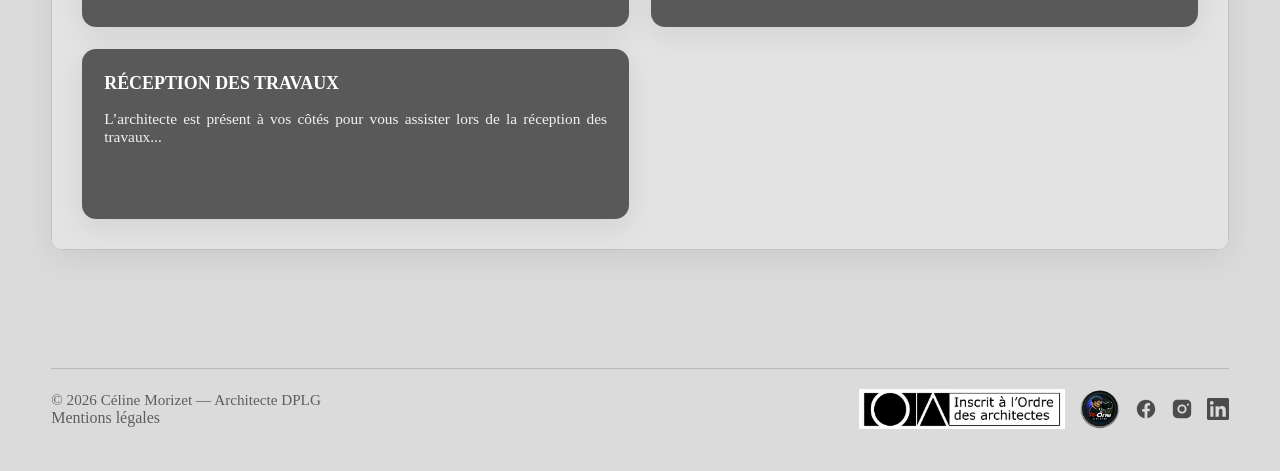
==== commit fa184fd9: "Refactor gallery-data.js, update liens-utiles.html and mentions-legales.html for improved structure " ====
--- a/index.html
+++ b/index.html
@@ -1,17 +1,15 @@
 <!DOCTYPE html>
 <html lang="fr">
 <!-- #region HEAD -->
+
 <head>
   <meta charset="UTF-8">
   <meta name="viewport" content="width=device-width, initial-scale=1.0">
   <title>Céline Morizet | Architecte DPLG</title>
-  <meta
-    name="description"
-    content="Céline Morizet, architecte DPLG. Présentation, prestations et accompagnement sur mesure pour vos projets architecturaux."
-  >
+  <meta name="description"
+    content="Céline Morizet, architecte DPLG. Présentation, prestations et accompagnement sur mesure pour vos projets architecturaux.">
   <link rel="stylesheet" href="css/style.css">
-  <script data-goatcounter="https://celinemorizet.goatcounter.com/count"
-async src="//gc.zgo.at/count.js"></script>
+  <script data-goatcounter="https://celinemorizet.goatcounter.com/count" async src="//gc.zgo.at/count.js"></script>
 </head>
 <!-- #endregion -->
 
@@ -20,11 +18,7 @@
   <header class="site-header">
     <div class="container header-container">
       <a href="index.html" class="site-logo" aria-label="Retour à l'accueil">
-        <img
-          src="assets/images/logo.webp"
-          alt="Logo Céline Morizet Architecte"
-          class="logo-image"
-        >
+        <img src="assets/images/logo.webp" alt="Logo Céline Morizet Architecte" class="logo-image">
 
         <div class="logo-text">
           <span class="logo-name">CÉLINE MORIZET</span>
@@ -50,11 +44,7 @@
     <!-- #region HERO TOP -->
     <section class="hero-top">
       <div class="container">
-        <img
-          src="assets/images/plan.webp"
-          alt="Plan architectural avec outils"
-          class="hero-top-image"
-        >
+        <img src="assets/images/plan.webp" alt="Plan architectural avec outils" class="hero-top-image">
       </div>
     </section>
     <!-- #endregion -->
@@ -64,10 +54,7 @@
       <div class="container presentation-grid">
         <!-- #region PRESENTATION IMAGE -->
         <div class="presentation-image">
-          <img
-            src="assets/images/CelineMorizet.webp"
-            alt="Portrait de Céline Morizet"
-          >
+          <img src="assets/images/CelineMorizet.webp" alt="Portrait de Céline Morizet">
         </div>
         <!-- #endregion -->
 
@@ -80,9 +67,13 @@
           </h1>
 
           <p class="presentation-text">
-            Architecte DPLG (Diplômée Par Le Gouvernement), je vous accompagne dans la réflexion, la conception et le suivi de vos projets avec une approche sensible, rigoureuse et fonctionnelle. Chaque projet est envisagé dans son environnement, dans ses contraintes techniques et réglementaires, mais aussi dans sa dimension humaine, afin de proposer des réponses cohérentes, durables et adaptées à vos attentes.
+            Architecte DPLG (Diplômée Par Le Gouvernement), je vous accompagne dans la réflexion, la conception et le
+            suivi de vos projets avec une approche sensible, rigoureuse et fonctionnelle. Chaque projet est envisagé
+            dans son environnement, dans ses contraintes techniques et réglementaires, mais aussi dans sa dimension
+            humaine, afin de proposer des réponses cohérentes, durables et adaptées à vos attentes.
           <p class="presentation-text">
-            Qu’il s’agisse d’un projet de construction, rénovation, d’extension, de surélévation ou d’un simple conseil avant acquisition, mon objectif est de vous guider à chaque étape avec clarté, précision et exigence.
+            Qu’il s’agisse d’un projet de construction, rénovation, d’extension, de surélévation ou d’un simple conseil
+            avant acquisition, mon objectif est de vous guider à chaque étape avec clarté, précision et exigence.
           </p>
         </div>
         <!-- #endregion -->
@@ -106,46 +97,24 @@
         <div class="tabs-container">
           <!-- #region TAB NAV -->
           <div class="tabs-nav" role="tablist" aria-label="Intercalaires des prestations">
-            <button
-              class="tab-button active"
-              type="button"
-              role="tab"
-              aria-selected="true"
-              aria-controls="tab-panel-1"
-              id="tab-button-1"
-              data-tab-target="tab-panel-1"
-            >
-               les différentes étapes d’un projet
+            <button class="tab-button active" type="button" role="tab" aria-selected="true" aria-controls="tab-panel-1"
+              id="tab-button-1" data-tab-target="tab-panel-1">
+              les différentes étapes d’un projet
             </button>
 
-            <button
-              class="tab-button"
-              type="button"
-              role="tab"
-              aria-selected="false"
-              aria-controls="tab-panel-2"
-              id="tab-button-2"
-              data-tab-target="tab-panel-2"
-            >
-               Propositions de mission
+            <button class="tab-button" type="button" role="tab" aria-selected="false" aria-controls="tab-panel-2"
+              id="tab-button-2" data-tab-target="tab-panel-2">
+              Propositions de mission
             </button>
           </div>
           <!-- #endregion -->
 
           <!-- #region TAB PANEL 1 -->
-          <div
-            class="tab-panel active"
-            id="tab-panel-1"
-            role="tabpanel"
-            aria-labelledby="tab-button-1"
-          >
+          <div class="tab-panel active" id="tab-panel-1" role="tabpanel" aria-labelledby="tab-button-1">
             <div class="cards-grid">
               <!-- #region CARD 01 -->
-              <article
-                class="prestation-card card-clickable"
-                data-title="Conseil d'achat d'un bien immobilier"
-                data-text="Vous souhaitez être confortés dans votre choix d’achat de terrain ou de bien immobilier, je vous propose de vous accompagner lors de vos visites selon un forfait horaire."
-              >
+              <article class="prestation-card card-clickable" data-title="Conseil d'achat d'un bien immobilier"
+                data-text="Vous souhaitez être confortés dans votre choix d’achat de terrain ou de bien immobilier, je vous propose de vous accompagner lors de vos visites selon un forfait horaire.">
                 <button class="card-close" type="button" aria-label="Fermer la carte">✕</button>
                 <h3 class="card-title">Conseil d'achat d'un bien immobilier</h3>
 
@@ -154,18 +123,17 @@
                 </p>
 
                 <p class="card-text card-text-full">
-                  Vous souhaitez être confortés dans l'achat de bien immobilier, je vous propose de vous accompagner lors
+                  Vous souhaitez être confortés dans l'achat de bien immobilier, je vous propose de vous accompagner
+                  lors
                   de vos visites selon un forfait horaire.
                 </p>
               </article>
               <!-- #endregion -->
 
               <!-- #region CARD 02 -->
-              <article
-                class="prestation-card card-clickable"
+              <article class="prestation-card card-clickable"
                 data-title="Conception : études préliminaires et avant projet sommaire (A.P.S.)"
-                data-text="Si vous envisagez de faire construire, l’architecte étudie avec vous le terrain, sa localisation, son environnement, sa topographie, les caractéristiques de son sous-sol, les servitudes qui lui sont attachées, le climat, ainsi que vos besoins et vos envies."
-              >
+                data-text="Si vous envisagez de faire construire, l’architecte étudie avec vous le terrain, sa localisation, son environnement, sa topographie, les caractéristiques de son sous-sol, les servitudes qui lui sont attachées, le climat, ainsi que vos besoins et vos envies.">
                 <button class="card-close" type="button" aria-label="Fermer la carte">✕</button>
                 <h3 class="card-title">Conception : études préliminaires et avant projet sommaire (A.P.S.)</h3>
 
@@ -184,11 +152,9 @@
               <!-- #endregion -->
 
               <!-- #region CARD 03 -->
-              <article
-                class="prestation-card card-clickable"
+              <article class="prestation-card card-clickable"
                 data-title="Évaluation économique (avant projet détaillé A.P.D.)"
-                data-text="Le dossier de demande de permis de construire est étudié à partir de l’avant-projet définitif comprenant l’intégration du projet dans le site, un plan de masse, les plans des niveaux, les coupes, les façades, les matériaux, les toitures, les couleurs, les surfaces construites et une estimation globale du coût des travaux."
-              >
+                data-text="Le dossier de demande de permis de construire est étudié à partir de l’avant-projet définitif comprenant l’intégration du projet dans le site, un plan de masse, les plans des niveaux, les coupes, les façades, les matériaux, les toitures, les couleurs, les surfaces construites et une estimation globale du coût des travaux.">
                 <button class="card-close" type="button" aria-label="Fermer la carte">✕</button>
                 <h3 class="card-title">Évaluation économique (avant projet détaillé A.P.D.)</h3>
 
@@ -208,11 +174,8 @@
               <!-- #endregion -->
 
               <!-- #region CARD 04 -->
-              <article
-                class="prestation-card card-clickable"
-                data-title="Démarches administratives"
-                data-text="Permis de démolir, permis de construire, déclaration préalable et accompagnement dans les formalités nécessaires à la bonne réalisation de votre projet."
-              >
+              <article class="prestation-card card-clickable" data-title="Démarches administratives"
+                data-text="Permis de démolir, permis de construire, déclaration préalable et accompagnement dans les formalités nécessaires à la bonne réalisation de votre projet.">
                 <button class="card-close" type="button" aria-label="Fermer la carte">✕</button>
                 <h3 class="card-title">Démarches administratives</h3>
 
@@ -229,11 +192,8 @@
               <!-- #endregion -->
 
               <!-- #region CARD 05 -->
-              <article
-                class="prestation-card card-clickable"
-                data-title="Appel d’offres"
-                data-text="Au stade final de la conception, le projet détaillé comprend tous les éléments nécessaires pour permettre aux entreprises consultées de connaître les limites de leurs prestations et d’établir des offres précises sur la nature, la quantité et la qualité de l’opération."
-              >
+              <article class="prestation-card card-clickable" data-title="Appel d’offres"
+                data-text="Au stade final de la conception, le projet détaillé comprend tous les éléments nécessaires pour permettre aux entreprises consultées de connaître les limites de leurs prestations et d’établir des offres précises sur la nature, la quantité et la qualité de l’opération.">
                 <button class="card-close" type="button" aria-label="Fermer la carte">✕</button>
                 <h3 class="card-title">Appel d’offres</h3>
 
@@ -252,11 +212,8 @@
               <!-- #endregion -->
 
               <!-- #region CARD 06 -->
-              <article
-                class="prestation-card card-clickable"
-                data-title="Suivi de chantier"
-                data-text="Une fois votre chantier ouvert, l’architecte peut organiser et diriger les réunions de chantier, rédiger les comptes rendus, inspecter périodiquement l’avancement des travaux, vérifier leur conformité et vous tenir régulièrement informé du déroulement des opérations."
-              >
+              <article class="prestation-card card-clickable" data-title="Suivi de chantier"
+                data-text="Une fois votre chantier ouvert, l’architecte peut organiser et diriger les réunions de chantier, rédiger les comptes rendus, inspecter périodiquement l’avancement des travaux, vérifier leur conformité et vous tenir régulièrement informé du déroulement des opérations.">
                 <button class="card-close" type="button" aria-label="Fermer la carte">✕</button>
                 <h3 class="card-title">Suivi de chantier</h3>
 
@@ -275,11 +232,8 @@
               <!-- #endregion -->
 
               <!-- #region CARD 07 -->
-              <article
-                class="prestation-card card-clickable"
-                data-title="Réception des travaux"
-                data-text="L’architecte est présent à vos côtés pour vous assister lors de la réception des travaux et vous alerter sur les éventuels défauts, malfaçons ou vices de construction apparents pouvant faire l’objet de réserves."
-              >
+              <article class="prestation-card card-clickable" data-title="Réception des travaux"
+                data-text="L’architecte est présent à vos côtés pour vous assister lors de la réception des travaux et vous alerter sur les éventuels défauts, malfaçons ou vices de construction apparents pouvant faire l’objet de réserves.">
                 <button class="card-close" type="button" aria-label="Fermer la carte">✕</button>
                 <h3 class="card-title">Réception des travaux</h3>
 
@@ -300,189 +254,225 @@
           <!-- #endregion -->
 
           <!-- #region TAB PANEL 2 -->
-            <div
-              class="tab-panel"
-              id="tab-panel-2"
-              role="tabpanel"
-              aria-labelledby="tab-button-2"
-              hidden
-            >
-              <div class="cards-grid">
-                <!-- #region CARD 01 -->
-                <article
-                  class="prestation-card card-clickable card-large-layout"
-                  data-title="Mission partielle"
-                  data-text="Cette mission peut être adaptée selon le niveau d’accompagnement souhaité pour votre projet."
-                >
-                  <button class="card-close" type="button" aria-label="Fermer la carte">✕</button>
-                  <h3 class="card-title">Mission partielle</h3>
-
-                  <p class="card-text card-text-preview">
-                    Cette mission peut être adaptée selon le niveau d’accompagnement souhaité pour votre projet...
-                  </p>
-
-                  <div class="card-text card-text-full">
-                    <div class="mission-columns">
-                      <div class="mission-option">
-                        <h4 class="mission-option-title">Études préliminaires</h4>
-
-                        <div class="mission-option-content">
-                          <p><strong>1 - Mission études préliminaires</strong></p>
-
-                          <p>
-                            Cette mission comprend les relevés de l’existant (REL), suivant les projets cette partie de mission peut être sous traitée à un géomètre, le diagnostic du bâti (DIAG).
-                          </p>
-
-                          <p>
-                            La faisabilité (FAISA) du projet suivant les règles d’urbanisme ; l’analyse du gabarit enveloppe autorisé par les règles d’urbanisme du site. Pour un projet de rénovation ou de réhabilitation, cette étape évalue la compatibilité entre l’usage envisagé et le volume existant.
-                          </p>
-
-                          <p><strong>L’esquisse (ESQ)</strong></p>
-
-                          <p>
-                            Une fois la campagne de relevé effectuée, une première solution d’ensemble sera proposée, illustrée par des plans et une esquisse détaillant la vision globale du projet. Cette phase permet d’intégrer les contraintes du site et de définir des dispositifs architecturaux, esthétiques et spatiaux en lien direct avec l’usage souhaité.
-                          </p>
-                        </div>
+          <div class="tab-panel" id="tab-panel-2" role="tabpanel" aria-labelledby="tab-button-2" hidden>
+            <div class="cards-grid">
+              <!-- #region CARD 01 -->
+              <article class="prestation-card card-clickable card-large-layout" data-title="Mission partielle"
+                data-text="Cette mission peut être adaptée selon le niveau d’accompagnement souhaité pour votre projet.">
+                <button class="card-close" type="button" aria-label="Fermer la carte">✕</button>
+                <h3 class="card-title">Mission partielle</h3>
+
+                <p class="card-text card-text-preview">
+                  Cette mission peut être adaptée selon le niveau d’accompagnement souhaité pour votre projet...
+                </p>
+
+                <div class="card-text card-text-full">
+                  <div class="mission-columns">
+                    <div class="mission-option">
+                      <h4 class="mission-option-title">Études préliminaires</h4>
+
+                      <div class="mission-option-content">
+                        <p><strong>1 - Mission études préliminaires</strong></p>
+
+                        <p>
+                          Cette mission comprend les relevés de l’existant (REL), suivant les projets cette partie de
+                          mission peut être sous traitée à un géomètre, le diagnostic du bâti (DIAG).
+                        </p>
+
+                        <p>
+                          La faisabilité (FAISA) du projet suivant les règles d’urbanisme ; l’analyse du gabarit
+                          enveloppe autorisé par les règles d’urbanisme du site. Pour un projet de rénovation ou de
+                          réhabilitation, cette étape évalue la compatibilité entre l’usage envisagé et le volume
+                          existant.
+                        </p>
+
+                        <p><strong>L’esquisse (ESQ)</strong></p>
+
+                        <p>
+                          Une fois la campagne de relevé effectuée, une première solution d’ensemble sera proposée,
+                          illustrée par des plans et une esquisse détaillant la vision globale du projet. Cette phase
+                          permet d’intégrer les contraintes du site et de définir des dispositifs architecturaux,
+                          esthétiques et spatiaux en lien direct avec l’usage souhaité.
+                        </p>
                       </div>
-
-                      <div class="mission-option">
-                        <h4 class="mission-option-title">Études préliminaires + Avant-Projet</h4>
-
-                        <div class="mission-option-content">
-                          <p><strong>1 - Mission études préliminaires</strong></p>
-
-                          <p>
-                            Cette mission comprend les relevés de l’existant (REL), suivant les projets cette partie de mission peut être sous traitée à un géomètre, le diagnostic du bâti (DIAG).
-                          </p>
-
-                          <p>
-                            La faisabilité (FAISA) du projet suivant les règles d’urbanisme ; l’analyse du gabarit enveloppe autorisé par les règles d’urbanisme du site. Pour un projet de rénovation ou de réhabilitation, cette étape évalue la compatibilité entre l’usage envisagé et le volume existant.
-                          </p>
-
-                          <p><strong>L’esquisse (ESQ)</strong></p>
-
-                          <p>
-                            Une fois la campagne de relevé effectuée, une première solution d’ensemble sera proposée, illustrée par des plans et une esquisse détaillant la vision globale du projet. Cette phase permet d’intégrer les contraintes du site et de définir des dispositifs architecturaux, esthétiques et spatiaux en lien direct avec l’usage souhaité.
-                          </p>
-
-                          <p><strong>2 - Avant projet (APS et APD)</strong></p>
-
-                          <p>
-                            L’élaboration du projet se précise : durant les phases d’avant-projet sommaire (APS) et d’avant-projet définitif (APD), l’architecte détaille la conception en plan et en volume, propose les dispositions techniques qui lui semblent les mieux à même de répondre au programme et vérifie le respect du budget initial.
-                          </p>
-                        </div>
+                    </div>
+
+                    <div class="mission-option">
+                      <h4 class="mission-option-title">Études préliminaires + Avant-Projet</h4>
+
+                      <div class="mission-option-content">
+                        <p><strong>1 - Mission études préliminaires</strong></p>
+
+                        <p>
+                          Cette mission comprend les relevés de l’existant (REL), suivant les projets cette partie de
+                          mission peut être sous traitée à un géomètre, le diagnostic du bâti (DIAG).
+                        </p>
+
+                        <p>
+                          La faisabilité (FAISA) du projet suivant les règles d’urbanisme ; l’analyse du gabarit
+                          enveloppe autorisé par les règles d’urbanisme du site. Pour un projet de rénovation ou de
+                          réhabilitation, cette étape évalue la compatibilité entre l’usage envisagé et le volume
+                          existant.
+                        </p>
+
+                        <p><strong>L’esquisse (ESQ)</strong></p>
+
+                        <p>
+                          Une fois la campagne de relevé effectuée, une première solution d’ensemble sera proposée,
+                          illustrée par des plans et une esquisse détaillant la vision globale du projet. Cette phase
+                          permet d’intégrer les contraintes du site et de définir des dispositifs architecturaux,
+                          esthétiques et spatiaux en lien direct avec l’usage souhaité.
+                        </p>
+
+                        <p><strong>2 - Avant projet (APS et APD)</strong></p>
+
+                        <p>
+                          L’élaboration du projet se précise : durant les phases d’avant-projet sommaire (APS) et
+                          d’avant-projet définitif (APD), l’architecte détaille la conception en plan et en volume,
+                          propose les dispositions techniques qui lui semblent les mieux à même de répondre au programme
+                          et vérifie le respect du budget initial.
+                        </p>
                       </div>
-
-                      <div class="mission-option">
-                        <h4 class="mission-option-title">
-                          Études préliminaires + Avant-Projet + Phase administrative
-                        </h4>
-
-                        <div class="mission-option-content">
-                          <p><strong>1 - Mission études préliminaires</strong></p>
-
-                          <p>
-                            Cette mission comprend les relevés de l’existant (REL), suivant les projets cette partie de mission peut être sous traitée à un géomètre, le diagnostic du bâti (DIAG).
-                          </p>
-
-                          <p>
-                            La faisabilité (FAISA) du projet suivant les règles d’urbanisme ; l’analyse du gabarit enveloppe autorisé par les règles d’urbanisme du site. Pour un projet de rénovation ou de réhabilitation, cette étape évalue la compatibilité entre l’usage envisagé et le volume existant.
-                          </p>
-
-                          <p><strong>L’esquisse (ESQ)</strong></p>
-
-                          <p>
-                            Une fois la campagne de relevé effectuée, une première solution d’ensemble sera proposée, illustrée par des plans et une esquisse détaillant la vision globale du projet. Cette phase permet d’intégrer les contraintes du site et de définir des dispositifs architecturaux, esthétiques et spatiaux en lien direct avec l’usage souhaité.
-                          </p>
-
-                          <p><strong>2 - Avant projet (APS et APD)</strong></p>
-
-                          <p>
-                            L’élaboration du projet se précise : durant les phases d’avant-projet sommaire (APS) et d’avant-projet définitif (APD), l’architecte détaille la conception en plan et en volume, propose les dispositions techniques qui lui semblent les mieux à même de répondre au programme et vérifie le respect du budget initial.
-                          </p>
-
-                          <p><strong>3 - Phase administrative (PC/PCM/DP/DPM)</strong></p>
-
-                          <p>
-                            Cette étape consiste en réalisation des documents graphiques et des pièces écrites nécessaires pour constituer un dossier de demande de permis de construire : notice paysagère, plan de masse 1/200e, dessins 1/100e du bâtiment (plans, coupes, façades, insertion dans le site).
-                          </p>
-
-                          <p>
-                            L’architecte dépose le dossier auprès des services concernés et en suit l’instruction.
-                          </p>
-                        </div>
+                    </div>
+
+                    <div class="mission-option">
+                      <h4 class="mission-option-title">
+                        Études préliminaires + Avant-Projet + Phase administrative
+                      </h4>
+
+                      <div class="mission-option-content">
+                        <p><strong>1 - Mission études préliminaires</strong></p>
+
+                        <p>
+                          Cette mission comprend les relevés de l’existant (REL), suivant les projets cette partie de
+                          mission peut être sous traitée à un géomètre, le diagnostic du bâti (DIAG).
+                        </p>
+
+                        <p>
+                          La faisabilité (FAISA) du projet suivant les règles d’urbanisme ; l’analyse du gabarit
+                          enveloppe autorisé par les règles d’urbanisme du site. Pour un projet de rénovation ou de
+                          réhabilitation, cette étape évalue la compatibilité entre l’usage envisagé et le volume
+                          existant.
+                        </p>
+
+                        <p><strong>L’esquisse (ESQ)</strong></p>
+
+                        <p>
+                          Une fois la campagne de relevé effectuée, une première solution d’ensemble sera proposée,
+                          illustrée par des plans et une esquisse détaillant la vision globale du projet. Cette phase
+                          permet d’intégrer les contraintes du site et de définir des dispositifs architecturaux,
+                          esthétiques et spatiaux en lien direct avec l’usage souhaité.
+                        </p>
+
+                        <p><strong>2 - Avant projet (APS et APD)</strong></p>
+
+                        <p>
+                          L’élaboration du projet se précise : durant les phases d’avant-projet sommaire (APS) et
+                          d’avant-projet définitif (APD), l’architecte détaille la conception en plan et en volume,
+                          propose les dispositions techniques qui lui semblent les mieux à même de répondre au programme
+                          et vérifie le respect du budget initial.
+                        </p>
+
+                        <p><strong>3 - Phase administrative (PC/PCM/DP/DPM)</strong></p>
+
+                        <p>
+                          Cette étape consiste en réalisation des documents graphiques et des pièces écrites nécessaires
+                          pour constituer un dossier de demande de permis de construire : notice paysagère, plan de
+                          masse 1/200e, dessins 1/100e du bâtiment (plans, coupes, façades, insertion dans le site).
+                        </p>
+
+                        <p>
+                          L’architecte dépose le dossier auprès des services concernés et en suit l’instruction.
+                        </p>
                       </div>
                     </div>
                   </div>
-                </article>
-                <!-- #endregion -->
-
-                <!-- #region CARD 02 -->
-                  <article
-                    class="prestation-card card-clickable card-large-layout"
-                    data-title="Mission complète"
-                    data-text="La mission complète comprend les études préliminaires, l’avant-projet, la phase administrative, la consultation des entreprises et le suivi du chantier jusqu’à la réception des travaux."
-                  >
-                    <button class="card-close" type="button" aria-label="Fermer la carte">✕</button>
-                    <h3 class="card-title">Mission complète</h3>
-
-                    <p class="card-text card-text-preview">
-                      La mission complète comprend les études préliminaires, l’avant-projet, la phase administrative, la consultation des entreprises et le suivi du chantier...
-                    </p>
-
-                    <div class="card-text card-text-full">
-                      <p><strong>1 - Mission études préliminaires</strong></p>
-
-                      <p>
-                        Cette mission comprend les relevés de l’existant (REL), suivant les projets cette partie de mission peut être sous traitée à un géomètre, le diagnostic du bâti (DIAG).
-                      </p>
-
-                      <p>
-                        La faisabilité (FAISA) du projet suivant les règles d’urbanisme ; l’analyse du gabarit enveloppe autorisé par les règles d’urbanisme du site. Pour un projet de rénovation ou de réhabilitation, cette étape évalue la compatibilité entre l’usage envisagé et le volume existant.
-                      </p>
-
-                      <p><strong>L’esquisse (ESQ)</strong></p>
-
-                      <p>
-                        Une fois la campagne de relevé effectuée, une première solution d’ensemble sera proposée, illustrée par des plans et une esquisse détaillant la vision globale du projet. Cette phase permet d’intégrer les contraintes du site et de définir des dispositifs architecturaux, esthétiques et spatiaux en lien direct avec l’usage souhaité.
-                      </p>
-
-                      <p><strong>2 - Avant projet (APS et APD)</strong></p>
-
-                      <p>
-                        L’élaboration du projet se précise : durant les phases d’avant-projet sommaire (APS) et d’avant-projet définitif (APD), l’architecte détaille la conception en plan et en volume, propose les dispositions techniques qui lui semblent les mieux à même de répondre au programme et vérifie le respect du budget initial.
-                      </p>
-
-                      <p><strong>3 - Phase administrative (PC/PCM/DP/DPM)</strong></p>
-
-                      <p>
-                        Cette étape consiste en réalisation des documents graphiques et des pièces écrites nécessaires pour constituer un dossier de demande de permis de construire : notice paysagère, plan de masse 1/200e, dessins 1/100e du bâtiment (plans, coupes, façades, insertion dans le site).
-                        L’architecte dépose le dossier auprès des services concernés et en suit l’instruction.
-                      </p>
-
-                      <p><strong>4 - Consultation des entreprises / Maîtrise d’œuvre (DCE/AOR/EXE/Réception)</strong></p>
-
-                      <p>
-                        Une fois le permis de construire obtenu, l’architecte procède à la réalisation du projet détaillé permettant aux entrepreneurs consultés d’apprécier la nature, la qualité et les limites de leurs prestations.
-                      </p>
-
-                      <p>
-                        Il offre ensuite un appui dans l’analyse des prestations proposées : il vérifie les qualifications des entreprises et les devis qu’elles proposent, puis met au point les pièces constitutives des contrats signés par le client et les entrepreneurs.
-                      </p>
-
-                      <p>
-                        Une fois le chantier ouvert, l’architecte prend la direction générale des travaux. La personne en charge de cette mission inspecte périodiquement le chantier et contrôle, par corps d’état, la bonne réalisation des travaux.
-                      </p>
-
-                      <p>
-                        Les travaux achevés, l’architecte participe aux opérations de réception. Il alerte sur les éventuels défauts, malfaçons ou vices de construction apparents.
-                      </p>
-                    </div>
-                  </article>
-                  <!-- #endregion -->
-              </div>
+                </div>
+              </article>
+              <!-- #endregion -->
+
+              <!-- #region CARD 02 -->
+              <article class="prestation-card card-clickable card-large-layout" data-title="Mission complète"
+                data-text="La mission complète comprend les études préliminaires, l’avant-projet, la phase administrative, la consultation des entreprises et le suivi du chantier jusqu’à la réception des travaux.">
+                <button class="card-close" type="button" aria-label="Fermer la carte">✕</button>
+                <h3 class="card-title">Mission complète</h3>
+
+                <p class="card-text card-text-preview">
+                  La mission complète comprend les études préliminaires, l’avant-projet, la phase administrative, la
+                  consultation des entreprises et le suivi du chantier...
+                </p>
+
+                <div class="card-text card-text-full">
+                  <p><strong>1 - Mission études préliminaires</strong></p>
+
+                  <p>
+                    Cette mission comprend les relevés de l’existant (REL), suivant les projets cette partie de mission
+                    peut être sous traitée à un géomètre, le diagnostic du bâti (DIAG).
+                  </p>
+
+                  <p>
+                    La faisabilité (FAISA) du projet suivant les règles d’urbanisme ; l’analyse du gabarit enveloppe
+                    autorisé par les règles d’urbanisme du site. Pour un projet de rénovation ou de réhabilitation,
+                    cette étape évalue la compatibilité entre l’usage envisagé et le volume existant.
+                  </p>
+
+                  <p><strong>L’esquisse (ESQ)</strong></p>
+
+                  <p>
+                    Une fois la campagne de relevé effectuée, une première solution d’ensemble sera proposée, illustrée
+                    par des plans et une esquisse détaillant la vision globale du projet. Cette phase permet d’intégrer
+                    les contraintes du site et de définir des dispositifs architecturaux, esthétiques et spatiaux en
+                    lien direct avec l’usage souhaité.
+                  </p>
+
+                  <p><strong>2 - Avant projet (APS et APD)</strong></p>
+
+                  <p>
+                    L’élaboration du projet se précise : durant les phases d’avant-projet sommaire (APS) et
+                    d’avant-projet définitif (APD), l’architecte détaille la conception en plan et en volume, propose
+                    les dispositions techniques qui lui semblent les mieux à même de répondre au programme et vérifie le
+                    respect du budget initial.
+                  </p>
+
+                  <p><strong>3 - Phase administrative (PC/PCM/DP/DPM)</strong></p>
+
+                  <p>
+                    Cette étape consiste en réalisation des documents graphiques et des pièces écrites nécessaires pour
+                    constituer un dossier de demande de permis de construire : notice paysagère, plan de masse 1/200e,
+                    dessins 1/100e du bâtiment (plans, coupes, façades, insertion dans le site).
+                    L’architecte dépose le dossier auprès des services concernés et en suit l’instruction.
+                  </p>
+
+                  <p><strong>4 - Consultation des entreprises / Maîtrise d’œuvre (DCE/AOR/EXE/Réception)</strong></p>
+
+                  <p>
+                    Une fois le permis de construire obtenu, l’architecte procède à la réalisation du projet détaillé
+                    permettant aux entrepreneurs consultés d’apprécier la nature, la qualité et les limites de leurs
+                    prestations.
+                  </p>
+
+                  <p>
+                    Il offre ensuite un appui dans l’analyse des prestations proposées : il vérifie les qualifications
+                    des entreprises et les devis qu’elles proposent, puis met au point les pièces constitutives des
+                    contrats signés par le client et les entrepreneurs.
+                  </p>
+
+                  <p>
+                    Une fois le chantier ouvert, l’architecte prend la direction générale des travaux. La personne en
+                    charge de cette mission inspecte périodiquement le chantier et contrôle, par corps d’état, la bonne
+                    réalisation des travaux.
+                  </p>
+
+                  <p>
+                    Les travaux achevés, l’architecte participe aux opérations de réception. Il alerte sur les éventuels
+                    défauts, malfaçons ou vices de construction apparents.
+                  </p>
+                </div>
+              </article>
+              <!-- #endregion -->
             </div>
-            <!-- #endregion -->
+          </div>
+          <!-- #endregion -->
         </div>
         <!-- #endregion -->
       </div>
@@ -492,77 +482,66 @@
   <!-- #endregion -->
 
   <!-- #region FOOTER -->
-      <footer class="site-footer">
-        <div class="container footer-container">
-          <div class="footer-left">
-            <p class="footer-text">
-              © 2026 Céline Morizet — Architecte DPLG
-            </p>
-
-            <a href="mentions-legales.html" class="footer-legal-link">
-              Mentions légales
-            </a>
-          </div>
-
-          <div class="footer-right">
-            <img
-              src="assets/images/ordre_architectes.webp"
-              alt="Inscrit à l'ordre des architectes"
-              class="footer-ordre-logo"
-            >
-
-            <!-- TON LOGO CLIQUABLE -->
-            <a
-              href="https://www.ronevideaste.fr"
-              target="_blank"
-              rel="noopener"
-              aria-label="Site R-One Vidéaste"
-            >
-              <img
-                src="assets/images/logo-rone.webp"
-                alt="R-One Vidéaste"
-                class="footer-rone-logo"
-              >
-            </a>
-
-            <div class="footer-socials">
-
-            <div class="footer-socials">
-              <!-- #region FOOTER FACEBOOK -->
-              <a
-                href="https://www.facebook.com/sharer/sharer.php?u=https://tonsite.fr"
-                target="_blank"
-                rel="noopener"
-                aria-label="Partager sur Facebook"
-                class="social-link"
-              >
-                <svg viewBox="0 0 24 24" aria-hidden="true">
-                  <path d="M22 12.07C22 6.48 17.52 2 12 2S2 6.48 2 12.07c0 5.02 3.66 9.18 8.44 9.93v-7.02H7.9v-2.91h2.54V9.41c0-2.5 1.49-3.88 3.77-3.88 1.09 0 2.23.2 2.23.2v2.46h-1.26c-1.24 0-1.63.77-1.63 1.56v1.87h2.77l-.44 2.91h-2.33V22c4.78-.75 8.44-4.91 8.44-9.93z"/>
-                </svg>
-              </a>
-              <!-- #endregion -->
-
-              <!-- #region FOOTER INSTAGRAM -->
-              <a
-                href="https://www.instagram.com/"
-                target="_blank"
-                rel="noopener"
-                aria-label="Instagram"
-                class="social-link"
-              >
-                <svg viewBox="0 0 24 24" aria-hidden="true">
-                  <path d="M7 2C4.24 2 2 4.24 2 7v10c0 2.76 2.24 5 5 5h10c2.76 0 5-2.24 5-5V7c0-2.76-2.24-5-5-5H7zm5 5a5 5 0 110 10 5 5 0 010-10zm6.5-.88a1.12 1.12 0 110 2.24 1.12 1.12 0 010-2.24zM12 9a3 3 0 100 6 3 3 0 000-6z"/>
-                </svg>
-              </a>
-              <!-- #endregion -->
-            </div>
-          </div>
+  <footer class="site-footer">
+    <div class="container footer-container">
+      <div class="footer-left">
+        <p class="footer-text">
+          © 2026 Céline Morizet — Architecte DPLG
+        </p>
+
+        <a href="mentions-legales.html" class="footer-legal-link">
+          Mentions légales
+        </a>
+      </div>
+
+      <div class="footer-right">
+        <img src="assets/images/ordre_architectes.webp" alt="Inscrit à l'ordre des architectes"
+          class="footer-ordre-logo">
+
+        <!-- TON LOGO CLIQUABLE -->
+        <a href="https://www.ronevideaste.fr" target="_blank" rel="noopener" aria-label="Site R-One Vidéaste">
+          <img src="assets/images/logo-rone.webp" alt="R-One Vidéaste" class="footer-rone-logo">
+        </a>
+
+        <div class="footer-socials">
+          <!-- #region FOOTER FACEBOOK -->
+          <a href="https://www.facebook.com/sharer/sharer.php?u=https://tonsite.fr" target="_blank" rel="noopener"
+            aria-label="Partager sur Facebook" class="social-link">
+            <svg viewBox="0 0 24 24" aria-hidden="true">
+              <path
+                d="M22 12.07C22 6.48 17.52 2 12 2S2 6.48 2 12.07c0 5.02 3.66 9.18 8.44 9.93v-7.02H7.9v-2.91h2.54V9.41c0-2.5 1.49-3.88 3.77-3.88 1.09 0 2.23.2 2.23.2v2.46h-1.26c-1.24 0-1.63.77-1.63 1.56v1.87h2.77l-.44 2.91h-2.33V22c4.78-.75 8.44-4.91 8.44-9.93z" />
+            </svg>
+          </a>
+          <!-- #endregion -->
+
+          <!-- #region FOOTER INSTAGRAM -->
+          <a href="https://www.instagram.com/" target="_blank" rel="noopener" aria-label="Instagram"
+            class="social-link">
+            <svg viewBox="0 0 24 24" aria-hidden="true">
+              <path
+                d="M7 2C4.24 2 2 4.24 2 7v10c0 2.76 2.24 5 5 5h10c2.76 0 5-2.24 5-5V7c0-2.76-2.24-5-5-5H7zm5 5a5 5 0 110 10 5 5 0 010-10zm6.5-.88a1.12 1.12 0 110 2.24 1.12 1.12 0 010-2.24zM12 9a3 3 0 100 6 3 3 0 000-6z" />
+            </svg>
+          </a>
+          <!-- #endregion -->
+
+          <!-- #region FOOTER LINKEDIN -->
+          <a href="https://www.linkedin.com/in/c%C3%A9line-morizet-49519a38/" target="_blank" rel="noopener"
+            aria-label="LinkedIn" class="social-link">
+            <svg viewBox="0 0 24 24" aria-hidden="true">
+              <path
+                d="M20.45 20.45h-3.56v-5.57c0-1.33-.02-3.05-1.86-3.05-1.86 0-2.14 1.45-2.14 2.95v5.67H9.33V9h3.41v1.56h.05c.48-.9 1.66-1.86 3.41-1.86 3.65 0 4.32 2.4 4.32 5.52v6.23zM5.34 7.43a2.07 2.07 0 110-4.13 2.07 2.07 0 010 4.13zM6.97 20.45H3.71V9h3.26v11.45zM22.23 0H1.77C.79 0 0 .77 0 1.72v20.56C0 23.23.79 24 1.77 24h20.45c.98 0 1.78-.77 1.78-1.72V1.72C24 .77 23.21 0 22.23 0z" />
+            </svg>
+          </a>
+          <!-- #endregion -->
         </div>
-      </footer>
-      <!-- #endregion -->
+      </div>
+    </div>
+  </footer>
+  <!-- #endregion -->
 
   <!-- #region SCRIPTS -->
   <script src="js/main.js"></script>
   <!-- #endregion -->
 </body>
+
 </html>
